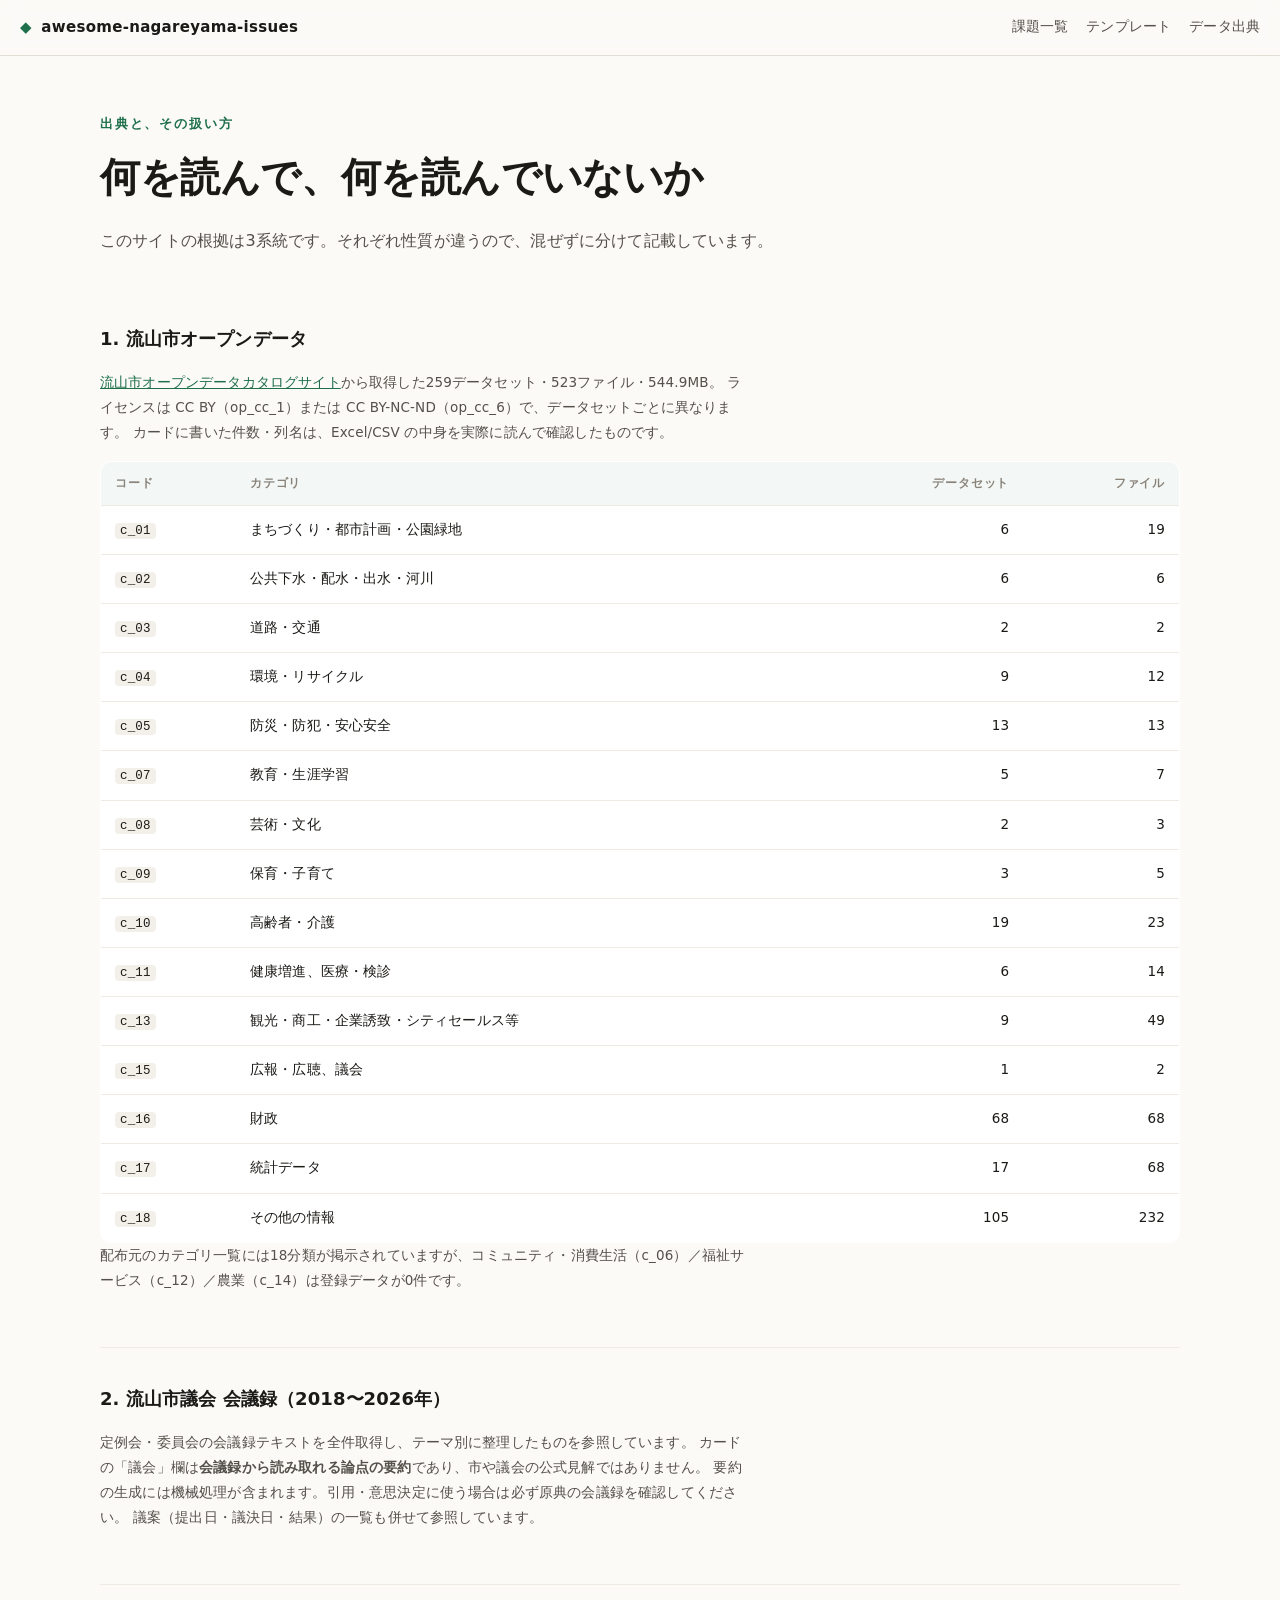
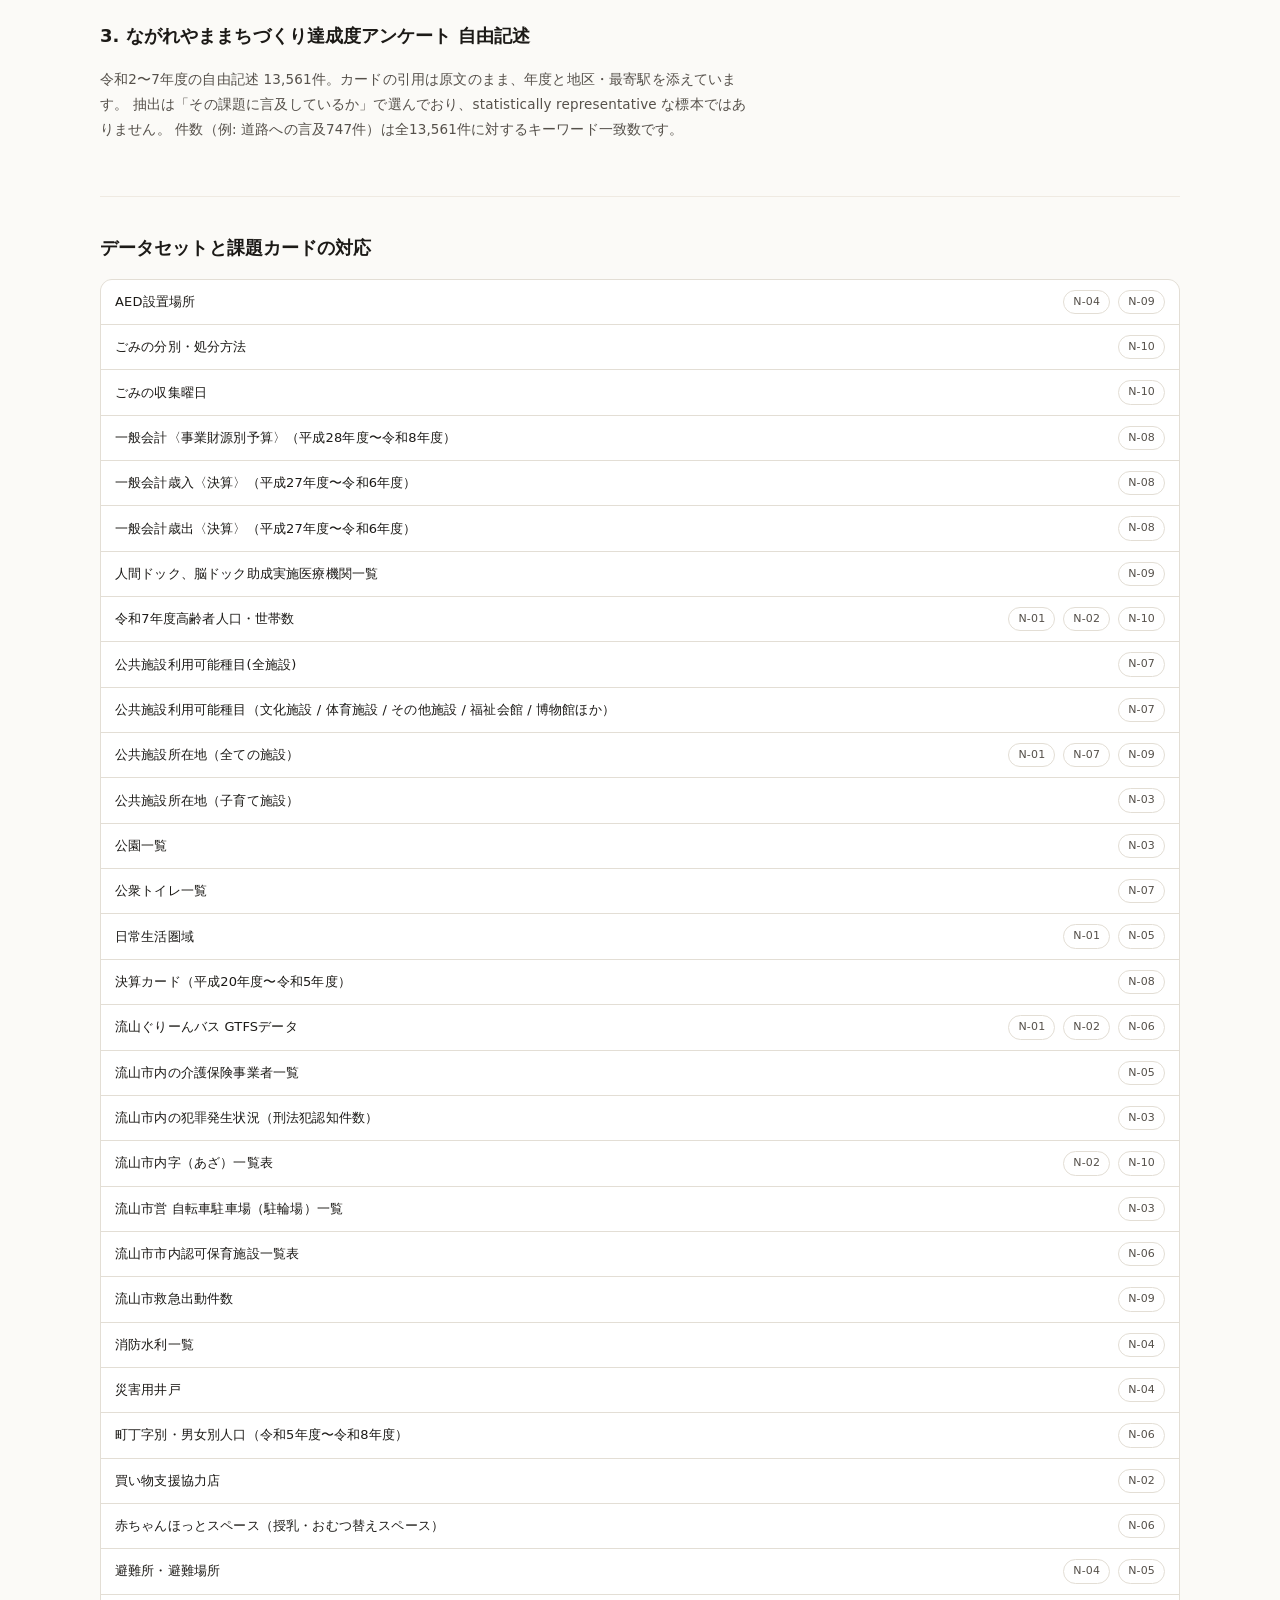
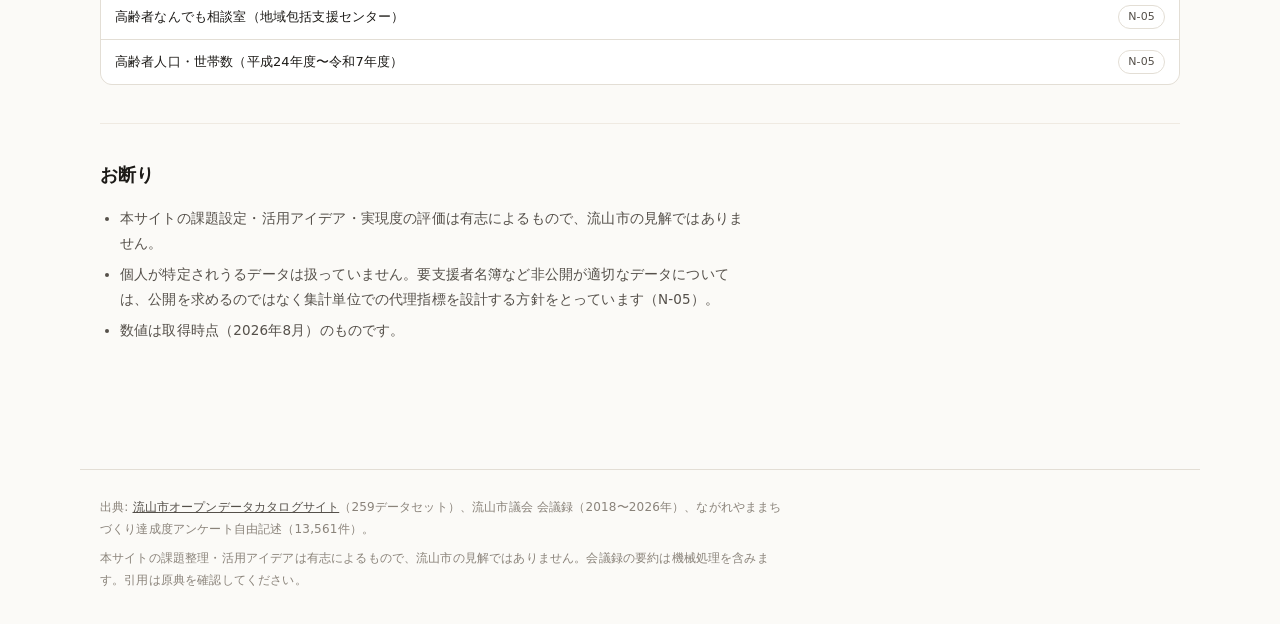
==== docs/sources.html @ 09bd8e74 "Add issue-card template and initial 10-issue site 流山市のオープンデータ259データセットと市議会会議録(2018-2026)、 まちづくり達成度アン" ====
<!DOCTYPE html>
<html lang="ja">
<head>
<meta charset="utf-8">
<meta name="viewport" content="width=device-width, initial-scale=1">
<title>データ出典 — awesome-nagareyama-issues</title>
<meta name="description" content="根拠に使ったデータと、その扱い方">
<link rel="stylesheet" href="assets/site.css">
<link rel="icon" href="data:image/svg+xml,%3Csvg xmlns='http://www.w3.org/2000/svg' viewBox='0 0 100 100'%3E%3Ctext y='.9em' font-size='90'%3E%F0%9F%97%BE%3C/text%3E%3C/svg%3E">
</head>
<body>
<svg xmlns="http://www.w3.org/2000/svg" width="0" height="0" style="position:absolute" aria-hidden="true"><defs><symbol id="i-elder" viewBox="0 0 48 48" fill="none" stroke="currentColor" stroke-width="2.2" stroke-linecap="round" stroke-linejoin="round"><circle cx="17" cy="11" r="5.5"/><path d="M17 17v12M9.5 21h15M17 29l-4.5 13M17 29l4.5 13"/><path d="M33 20v23M28.5 21h4.5"/></symbol><symbol id="i-parentchild" viewBox="0 0 48 48" fill="none" stroke="currentColor" stroke-width="2.2" stroke-linecap="round" stroke-linejoin="round"><circle cx="15" cy="10" r="5"/><path d="M15 15v11M8 20h14M15 26l-4 13M15 26l4 13"/><circle cx="33" cy="21" r="4"/><path d="M33 25v7M28 28h10M33 32l-2.5 8M33 32l2.5 8"/><path d="M22 28h6"/></symbol><symbol id="i-people" viewBox="0 0 48 48" fill="none" stroke="currentColor" stroke-width="2.2" stroke-linecap="round" stroke-linejoin="round"><circle cx="12" cy="14" r="4.5"/><path d="M5 34c0-5 3-9 7-9s7 4 7 9"/><circle cx="36" cy="14" r="4.5"/><path d="M29 34c0-5 3-9 7-9s7 4 7 9"/><circle cx="24" cy="20" r="5.5"/><path d="M15 42c0-6 4-11 9-11s9 5 9 11"/></symbol><symbol id="i-bus" viewBox="0 0 48 48" fill="none" stroke="currentColor" stroke-width="2.2" stroke-linecap="round" stroke-linejoin="round"><rect x="6" y="10" width="36" height="23" rx="4"/><path d="M6 21h36M15 15v6M24 15v6M33 15v6"/><circle cx="14" cy="37" r="3.5"/><circle cx="34" cy="37" r="3.5"/></symbol><symbol id="i-busstop" viewBox="0 0 48 48" fill="none" stroke="currentColor" stroke-width="2.2" stroke-linecap="round" stroke-linejoin="round"><rect x="11" y="5" width="26" height="14" rx="3"/><path d="M24 19v25M16 44h16"/><path d="M17 12h14"/></symbol><symbol id="i-basket" viewBox="0 0 48 48" fill="none" stroke="currentColor" stroke-width="2.2" stroke-linecap="round" stroke-linejoin="round"><path d="M9 17h30l-3.5 22a2 2 0 0 1-2 2h-19a2 2 0 0 1-2-2z"/><path d="M17 17l4-10M31 17l-4-10"/><path d="M19 24v10M29 24v10"/></symbol><symbol id="i-shop" viewBox="0 0 48 48" fill="none" stroke="currentColor" stroke-width="2.2" stroke-linecap="round" stroke-linejoin="round"><path d="M7 18h34v21a2 2 0 0 1-2 2H9a2 2 0 0 1-2-2z"/><path d="M6 18l4-9h28l4 9"/><path d="M19 41V28h10v13"/></symbol><symbol id="i-home" viewBox="0 0 48 48" fill="none" stroke="currentColor" stroke-width="2.2" stroke-linecap="round" stroke-linejoin="round"><path d="M7 23L24 9l17 14"/><path d="M12 22v18h24V22"/><path d="M20 40V29h8v11"/></symbol><symbol id="i-building" viewBox="0 0 48 48" fill="none" stroke="currentColor" stroke-width="2.2" stroke-linecap="round" stroke-linejoin="round"><rect x="11" y="6" width="26" height="36" rx="2"/><path d="M17 14h4M27 14h4M17 22h4M27 22h4M17 30h4M27 30h4"/><path d="M20 42v-6h8v6"/></symbol><symbol id="i-school" viewBox="0 0 48 48" fill="none" stroke="currentColor" stroke-width="2.2" stroke-linecap="round" stroke-linejoin="round"><path d="M8 21L24 11l16 10"/><path d="M11 21v20h26V21"/><path d="M24 11V4h8v5h-8"/><path d="M20 41V30h8v11"/></symbol><symbol id="i-hospital" viewBox="0 0 48 48" fill="none" stroke="currentColor" stroke-width="2.2" stroke-linecap="round" stroke-linejoin="round"><rect x="8" y="13" width="32" height="29" rx="3"/><path d="M24 20v15M16.5 27.5h15"/><path d="M17 13V7h14v6"/></symbol><symbol id="i-heart" viewBox="0 0 48 48" fill="none" stroke="currentColor" stroke-width="2.2" stroke-linecap="round" stroke-linejoin="round"><path d="M24 41C10 31 7 22 13 16.5c4.6-4.2 9.7-.8 11 3 1.3-3.8 6.4-7.2 11-3C41 22 38 31 24 41z"/><path d="M25 19l-4.5 8h6l-3.5 8"/></symbol><symbol id="i-flood" viewBox="0 0 48 48" fill="none" stroke="currentColor" stroke-width="2.2" stroke-linecap="round" stroke-linejoin="round"><path d="M13 25l11-10 11 10"/><path d="M17 25v8M31 25v8"/><path d="M5 34c4-4 8-4 12 0s8 4 12 0 8-4 12 0"/><path d="M5 42c4-4 8-4 12 0s8 4 12 0 8-4 12 0"/></symbol><symbol id="i-shelter" viewBox="0 0 48 48" fill="none" stroke="currentColor" stroke-width="2.2" stroke-linecap="round" stroke-linejoin="round"><path d="M8 20L24 8l16 12"/><path d="M12 20v20h24V20"/><path d="M24 40V25"/><path d="M18 31l6-6 6 6"/></symbol><symbol id="i-trash" viewBox="0 0 48 48" fill="none" stroke="currentColor" stroke-width="2.2" stroke-linecap="round" stroke-linejoin="round"><path d="M11 15h26l-2.2 25a2 2 0 0 1-2 1.8H15.2a2 2 0 0 1-2-1.8z"/><path d="M7 15h34"/><path d="M18 15v-4a2 2 0 0 1 2-2h8a2 2 0 0 1 2 2v4"/><path d="M20 22v12M28 22v12"/></symbol><symbol id="i-calendar" viewBox="0 0 48 48" fill="none" stroke="currentColor" stroke-width="2.2" stroke-linecap="round" stroke-linejoin="round"><rect x="7" y="11" width="34" height="31" rx="3"/><path d="M7 21h34M16 6v9M32 6v9"/><circle cx="17" cy="29" r="1.8"/><circle cx="24" cy="29" r="1.8"/><circle cx="31" cy="29" r="1.8"/><circle cx="17" cy="36" r="1.8"/></symbol><symbol id="i-clock" viewBox="0 0 48 48" fill="none" stroke="currentColor" stroke-width="2.2" stroke-linecap="round" stroke-linejoin="round"><circle cx="24" cy="24" r="17"/><path d="M24 12v12l8 6"/></symbol><symbol id="i-map" viewBox="0 0 48 48" fill="none" stroke="currentColor" stroke-width="2.2" stroke-linecap="round" stroke-linejoin="round"><path d="M6 14l12-5 12 5 12-5v25l-12 5-12-5-12 5z"/><path d="M18 9v25M30 14v25"/></symbol><symbol id="i-coin" viewBox="0 0 48 48" fill="none" stroke="currentColor" stroke-width="2.2" stroke-linecap="round" stroke-linejoin="round"><circle cx="24" cy="24" r="16"/><path d="M17 15l7 9 7-9"/><path d="M24 24v13M18 27h12M18 32h12"/></symbol><symbol id="i-doc" viewBox="0 0 48 48" fill="none" stroke="currentColor" stroke-width="2.2" stroke-linecap="round" stroke-linejoin="round"><path d="M12 5h16l9 9v29a2 2 0 0 1-2 2H12a2 2 0 0 1-2-2V7a2 2 0 0 1 2-2z"/><path d="M28 5v10h9"/><path d="M17 24h14M17 31h14M17 38h8"/></symbol><symbol id="i-phone" viewBox="0 0 48 48" fill="none" stroke="currentColor" stroke-width="2.2" stroke-linecap="round" stroke-linejoin="round"><rect x="14" y="4" width="20" height="40" rx="4"/><path d="M20 9h8"/><circle cx="24" cy="38" r="2"/></symbol><symbol id="i-search" viewBox="0 0 48 48" fill="none" stroke="currentColor" stroke-width="2.2" stroke-linecap="round" stroke-linejoin="round"><circle cx="21" cy="21" r="13"/><path d="M30.5 30.5L42 42"/></symbol><symbol id="i-question" viewBox="0 0 48 48" fill="none" stroke="currentColor" stroke-width="2.2" stroke-linecap="round" stroke-linejoin="round"><circle cx="24" cy="24" r="17"/><path d="M19 19a5 5 0 1 1 6.5 4.8c-1 .4-1.5 1.2-1.5 2.2v2"/><circle cx="24" cy="34" r="1.8"/></symbol><symbol id="i-alert" viewBox="0 0 48 48" fill="none" stroke="currentColor" stroke-width="2.2" stroke-linecap="round" stroke-linejoin="round"><path d="M24 7l19 33H5z"/><path d="M24 19v11"/><circle cx="24" cy="35" r="1.8"/></symbol><symbol id="i-wall" viewBox="0 0 48 48" fill="none" stroke="currentColor" stroke-width="2.2" stroke-linecap="round" stroke-linejoin="round"><rect x="6" y="11" width="36" height="26" rx="2"/><path d="M6 20h36M6 28h36"/><path d="M18 11v9M30 11v9M13 20v8M25 20v8M37 20v8M18 28v9M30 28v9"/></symbol><symbol id="i-chart" viewBox="0 0 48 48" fill="none" stroke="currentColor" stroke-width="2.2" stroke-linecap="round" stroke-linejoin="round"><path d="M9 7v33h33"/><rect x="14" y="26" width="6" height="14"/><rect x="24" y="18" width="6" height="22"/><rect x="34" y="11" width="6" height="29"/></symbol><symbol id="i-park" viewBox="0 0 48 48" fill="none" stroke="currentColor" stroke-width="2.2" stroke-linecap="round" stroke-linejoin="round"><path d="M24 42V26"/><circle cx="24" cy="18" r="11"/><path d="M24 30l-7-6M24 33l7-6"/></symbol><symbol id="i-bicycle" viewBox="0 0 48 48" fill="none" stroke="currentColor" stroke-width="2.2" stroke-linecap="round" stroke-linejoin="round"><circle cx="12" cy="33" r="8"/><circle cx="36" cy="33" r="8"/><path d="M12 33l8-14h9M20 19l10 14M27 19h7"/></symbol><symbol id="i-car" viewBox="0 0 48 48" fill="none" stroke="currentColor" stroke-width="2.2" stroke-linecap="round" stroke-linejoin="round"><path d="M9 29l4-11a3 3 0 0 1 3-2h16a3 3 0 0 1 3 2l4 11"/><rect x="6" y="29" width="36" height="9" rx="3"/><circle cx="15" cy="40" r="2.5"/><circle cx="33" cy="40" r="2.5"/></symbol></defs></svg>
<header class="topbar">
  <a class="brand" href="index.html"><span class="brand-mark">◆</span> awesome-nagareyama-issues</a>
  <nav>
    <a href="index.html">課題一覧</a>
    <a href="template.html">テンプレート</a>
    <a href="sources.html">データ出典</a>
  </nav>
</header>
<main>

<section class="hero narrow">
  <p class="kicker">出典と、その扱い方</p>
  <h1>何を読んで、何を読んでいないか</h1>
  <p class="lede">
    このサイトの根拠は3系統です。それぞれ性質が違うので、混ぜずに分けて記載しています。
  </p>
</section>

<section class="block">
  <h2>1. 流山市オープンデータ</h2>
  <p class="sub">
    <a href="https://www.city.nagareyama.chiba.jp/opendata/1042063/1042065.html">流山市オープンデータカタログサイト</a>から取得した259データセット・523ファイル・544.9MB。
    ライセンスは CC BY（op_cc_1）または CC BY-NC-ND（op_cc_6）で、データセットごとに異なります。
    カードに書いた件数・列名は、Excel/CSV の中身を実際に読んで確認したものです。
  </p>
  <table class="tpl">
    <thead><tr><th>コード</th><th>カテゴリ</th><th class="num">データセット</th><th class="num">ファイル</th></tr></thead>
    <tbody><tr><td><code>c_01</code></td><td>まちづくり・都市計画・公園緑地</td><td class="num">6</td><td class="num">19</td></tr><tr><td><code>c_02</code></td><td>公共下水・配水・出水・河川</td><td class="num">6</td><td class="num">6</td></tr><tr><td><code>c_03</code></td><td>道路・交通</td><td class="num">2</td><td class="num">2</td></tr><tr><td><code>c_04</code></td><td>環境・リサイクル</td><td class="num">9</td><td class="num">12</td></tr><tr><td><code>c_05</code></td><td>防災・防犯・安心安全</td><td class="num">13</td><td class="num">13</td></tr><tr><td><code>c_07</code></td><td>教育・生涯学習</td><td class="num">5</td><td class="num">7</td></tr><tr><td><code>c_08</code></td><td>芸術・文化</td><td class="num">2</td><td class="num">3</td></tr><tr><td><code>c_09</code></td><td>保育・子育て</td><td class="num">3</td><td class="num">5</td></tr><tr><td><code>c_10</code></td><td>高齢者・介護</td><td class="num">19</td><td class="num">23</td></tr><tr><td><code>c_11</code></td><td>健康増進、医療・検診</td><td class="num">6</td><td class="num">14</td></tr><tr><td><code>c_13</code></td><td>観光・商工・企業誘致・シティセールス等</td><td class="num">9</td><td class="num">49</td></tr><tr><td><code>c_15</code></td><td>広報・広聴、議会</td><td class="num">1</td><td class="num">2</td></tr><tr><td><code>c_16</code></td><td>財政</td><td class="num">68</td><td class="num">68</td></tr><tr><td><code>c_17</code></td><td>統計データ</td><td class="num">17</td><td class="num">68</td></tr><tr><td><code>c_18</code></td><td>その他の情報</td><td class="num">105</td><td class="num">232</td></tr></tbody>
  </table>
  <p class="sub">配布元のカテゴリ一覧には18分類が掲示されていますが、コミュニティ・消費生活（c_06）／福祉サービス（c_12）／農業（c_14）は登録データが0件です。</p>
</section>

<section class="block">
  <h2>2. 流山市議会 会議録（2018〜2026年）</h2>
  <p class="sub">
    定例会・委員会の会議録テキストを全件取得し、テーマ別に整理したものを参照しています。
    カードの「議会」欄は<strong>会議録から読み取れる論点の要約</strong>であり、市や議会の公式見解ではありません。
    要約の生成には機械処理が含まれます。引用・意思決定に使う場合は必ず原典の会議録を確認してください。
    議案（提出日・議決日・結果）の一覧も併せて参照しています。
  </p>
</section>

<section class="block">
  <h2>3. ながれやままちづくり達成度アンケート 自由記述</h2>
  <p class="sub">
    令和2〜7年度の自由記述 13,561件。カードの引用は原文のまま、年度と地区・最寄駅を添えています。
    抽出は「その課題に言及しているか」で選んでおり、statistically representative な標本ではありません。
    件数（例: 道路への言及747件）は全13,561件に対するキーワード一致数です。
  </p>
</section>

<section class="block">
  <h2>データセットと課題カードの対応</h2>
  <ul class="usedlist"><li><span class="ds">AED設置場所</span><a class="pill" href="issues/flood-shelter-reach.html" title="浸水したとき、その避難所まで歩いて行けるのか">N-04</a><a class="pill" href="issues/aed-when-open.html" title="夜10時に使えるAEDは、何台あるのか">N-09</a></li><li><span class="ds">ごみの分別・処分方法</span><a class="pill" href="issues/waste-calendar.html" title="収集曜日は142地域分ある。それでも「今日は何のごみか」が分からない">N-10</a></li><li><span class="ds">ごみの収集曜日</span><a class="pill" href="issues/waste-calendar.html" title="収集曜日は142地域分ある。それでも「今日は何のごみか」が分からない">N-10</a></li><li><span class="ds">一般会計〈事業財源別予算〉（平成28年度〜令和8年度）</span><a class="pill" href="issues/budget-explorer.html" title="民生費は10年で202億から433億へ。増えた分は何に使われたのか">N-08</a></li><li><span class="ds">一般会計歳入〈決算〉（平成27年度〜令和6年度）</span><a class="pill" href="issues/budget-explorer.html" title="民生費は10年で202億から433億へ。増えた分は何に使われたのか">N-08</a></li><li><span class="ds">一般会計歳出〈決算〉（平成27年度〜令和6年度）</span><a class="pill" href="issues/budget-explorer.html" title="民生費は10年で202億から433億へ。増えた分は何に使われたのか">N-08</a></li><li><span class="ds">人間ドック、脳ドック助成実施医療機関一覧</span><a class="pill" href="issues/aed-when-open.html" title="夜10時に使えるAEDは、何台あるのか">N-09</a></li><li><span class="ds">令和7年度高齢者人口・世帯数</span><a class="pill" href="issues/bus-blank-area.html" title="免許を返した日から、通院が遠くなる">N-01</a><a class="pill" href="issues/shopping-access.html" title="「配達してくれる店」は表にあるのに、地図がない">N-02</a><a class="pill" href="issues/waste-calendar.html" title="収集曜日は142地域分ある。それでも「今日は何のごみか」が分からない">N-10</a></li><li><span class="ds">公共施設利用可能種目(全施設)</span><a class="pill" href="issues/facility-availability.html" title="「バドミントンができる部屋」を探せない">N-07</a></li><li><span class="ds">公共施設利用可能種目（文化施設 / 体育施設 / その他施設 / 福祉会館 / 博物館ほか）</span><a class="pill" href="issues/facility-availability.html" title="「バドミントンができる部屋」を探せない">N-07</a></li><li><span class="ds">公共施設所在地（全ての施設）</span><a class="pill" href="issues/bus-blank-area.html" title="免許を返した日から、通院が遠くなる">N-01</a><a class="pill" href="issues/facility-availability.html" title="「バドミントンができる部屋」を探せない">N-07</a><a class="pill" href="issues/aed-when-open.html" title="夜10時に使えるAEDは、何台あるのか">N-09</a></li><li><span class="ds">公共施設所在地（子育て施設）</span><a class="pill" href="issues/school-route-safety.html" title="「横断歩道を渡れない子をよく見る」を、地点の情報にする">N-03</a></li><li><span class="ds">公園一覧</span><a class="pill" href="issues/school-route-safety.html" title="「横断歩道を渡れない子をよく見る」を、地点の情報にする">N-03</a></li><li><span class="ds">公衆トイレ一覧</span><a class="pill" href="issues/facility-availability.html" title="「バドミントンができる部屋」を探せない">N-07</a></li><li><span class="ds">日常生活圏域</span><a class="pill" href="issues/bus-blank-area.html" title="免許を返した日から、通院が遠くなる">N-01</a><a class="pill" href="issues/individual-evacuation-plan.html" title="名簿はある。個別避難計画がない">N-05</a></li><li><span class="ds">決算カード（平成20年度〜令和5年度）</span><a class="pill" href="issues/budget-explorer.html" title="民生費は10年で202億から433億へ。増えた分は何に使われたのか">N-08</a></li><li><span class="ds">流山ぐりーんバス GTFSデータ</span><a class="pill" href="issues/bus-blank-area.html" title="免許を返した日から、通院が遠くなる">N-01</a><a class="pill" href="issues/shopping-access.html" title="「配達してくれる店」は表にあるのに、地図がない">N-02</a><a class="pill" href="issues/childcare-matching.html" title="待機児童ゼロのあとに残った、「入りたい園に入れない」">N-06</a></li><li><span class="ds">流山市内の介護保険事業者一覧</span><a class="pill" href="issues/individual-evacuation-plan.html" title="名簿はある。個別避難計画がない">N-05</a></li><li><span class="ds">流山市内の犯罪発生状況（刑法犯認知件数）</span><a class="pill" href="issues/school-route-safety.html" title="「横断歩道を渡れない子をよく見る」を、地点の情報にする">N-03</a></li><li><span class="ds">流山市内字（あざ）一覧表</span><a class="pill" href="issues/shopping-access.html" title="「配達してくれる店」は表にあるのに、地図がない">N-02</a><a class="pill" href="issues/waste-calendar.html" title="収集曜日は142地域分ある。それでも「今日は何のごみか」が分からない">N-10</a></li><li><span class="ds">流山市営 自転車駐車場（駐輪場）一覧</span><a class="pill" href="issues/school-route-safety.html" title="「横断歩道を渡れない子をよく見る」を、地点の情報にする">N-03</a></li><li><span class="ds">流山市市内認可保育施設一覧表</span><a class="pill" href="issues/childcare-matching.html" title="待機児童ゼロのあとに残った、「入りたい園に入れない」">N-06</a></li><li><span class="ds">流山市救急出動件数</span><a class="pill" href="issues/aed-when-open.html" title="夜10時に使えるAEDは、何台あるのか">N-09</a></li><li><span class="ds">消防水利一覧</span><a class="pill" href="issues/flood-shelter-reach.html" title="浸水したとき、その避難所まで歩いて行けるのか">N-04</a></li><li><span class="ds">災害用井戸</span><a class="pill" href="issues/flood-shelter-reach.html" title="浸水したとき、その避難所まで歩いて行けるのか">N-04</a></li><li><span class="ds">町丁字別・男女別人口（令和5年度〜令和8年度）</span><a class="pill" href="issues/childcare-matching.html" title="待機児童ゼロのあとに残った、「入りたい園に入れない」">N-06</a></li><li><span class="ds">買い物支援協力店</span><a class="pill" href="issues/shopping-access.html" title="「配達してくれる店」は表にあるのに、地図がない">N-02</a></li><li><span class="ds">赤ちゃんほっとスペース（授乳・おむつ替えスペース）</span><a class="pill" href="issues/childcare-matching.html" title="待機児童ゼロのあとに残った、「入りたい園に入れない」">N-06</a></li><li><span class="ds">避難所・避難場所</span><a class="pill" href="issues/flood-shelter-reach.html" title="浸水したとき、その避難所まで歩いて行けるのか">N-04</a><a class="pill" href="issues/individual-evacuation-plan.html" title="名簿はある。個別避難計画がない">N-05</a></li><li><span class="ds">高齢者なんでも相談室（地域包括支援センター）</span><a class="pill" href="issues/individual-evacuation-plan.html" title="名簿はある。個別避難計画がない">N-05</a></li><li><span class="ds">高齢者人口・世帯数（平成24年度〜令和7年度）</span><a class="pill" href="issues/individual-evacuation-plan.html" title="名簿はある。個別避難計画がない">N-05</a></li></ul>
</section>

<section class="block">
  <h2>お断り</h2>
  <ul class="sub notes">
    <li>本サイトの課題設定・活用アイデア・実現度の評価は有志によるもので、流山市の見解ではありません。</li>
    <li>個人が特定されうるデータは扱っていません。要支援者名簿など非公開が適切なデータについては、公開を求めるのではなく集計単位での代理指標を設計する方針をとっています（N-05）。</li>
    <li>数値は取得時点（2026年8月）のものです。</li>
  </ul>
</section>

</main>
<footer class="foot">
  <p>出典: <a href="https://www.city.nagareyama.chiba.jp/opendata/1042063/1042065.html">流山市オープンデータカタログサイト</a>（259データセット）、流山市議会 会議録（2018〜2026年）、ながれやままちづくり達成度アンケート自由記述（13,561件）。</p>
  <p>本サイトの課題整理・活用アイデアは有志によるもので、流山市の見解ではありません。会議録の要約は機械処理を含みます。引用は原典を確認してください。</p>
</footer>
<script src="assets/site.js"></script>
</body>
</html>
---- docs/assets/site.css ----
:root{
  --bg:#fbfaf7; --panel:#ffffff; --ink:#1c1a17; --ink2:#55504a; --ink3:#8a837a;
  --line:#e3ded5; --line2:#efeae2; --accent:#1f6f4a; --code:#f3f0ea;
  --shadow:0 1px 2px rgba(28,26,23,.05), 0 8px 24px -16px rgba(28,26,23,.22);
  --maxw:1120px;
}
@media (prefers-color-scheme: dark){
  :root:not([data-theme="light"]){
    --bg:#14140f; --panel:#1c1c17; --ink:#eae6dd; --ink2:#b0aa9f; --ink3:#7e786e;
    --line:#2e2e26; --line2:#26261f; --accent:#5cc08c; --code:#22221b;
    --shadow:0 1px 2px rgba(0,0,0,.4), 0 8px 24px -16px rgba(0,0,0,.8);
  }
}
:root[data-theme="dark"]{
  --bg:#14140f; --panel:#1c1c17; --ink:#eae6dd; --ink2:#b0aa9f; --ink3:#7e786e;
  --line:#2e2e26; --line2:#26261f; --accent:#5cc08c; --code:#22221b;
  --shadow:0 1px 2px rgba(0,0,0,.4), 0 8px 24px -16px rgba(0,0,0,.8);
}

*{box-sizing:border-box}
html{-webkit-text-size-adjust:100%}
body{
  margin:0; background:var(--bg); color:var(--ink);
  font-family:"Hiragino Kaku Gothic ProN","Yu Gothic Medium","Noto Sans JP",system-ui,-apple-system,"Segoe UI",sans-serif;
  font-size:16px; line-height:1.85; letter-spacing:.01em;
  font-feature-settings:"palt" 1;
}
a{color:inherit}
main{max-width:var(--maxw); margin:0 auto; padding:0 20px 72px}
h1,h2,h3,h4{line-height:1.45; letter-spacing:.005em}

/* topbar */
.topbar{
  position:sticky; top:0; z-index:20; display:flex; gap:20px; align-items:center;
  justify-content:space-between; flex-wrap:wrap;
  padding:12px 20px; background:color-mix(in srgb, var(--bg) 88%, transparent);
  backdrop-filter:blur(10px); border-bottom:1px solid var(--line);
}
.brand{font-weight:700; text-decoration:none; letter-spacing:.02em; font-size:15px}
.brand-mark{color:var(--accent); margin-right:4px}
.topbar nav{display:flex; gap:18px; font-size:14px}
.topbar nav a{color:var(--ink2); text-decoration:none; padding:2px 0; border-bottom:1px solid transparent}
.topbar nav a:hover{color:var(--ink); border-bottom-color:var(--accent)}

/* hero */
.hero{padding:56px 0 32px; max-width:900px}
.hero.narrow{max-width:760px}
.kicker{margin:0 0 12px; font-size:13px; letter-spacing:.14em; color:var(--accent); font-weight:700}
.hero h1{margin:0 0 20px; font-size:clamp(26px,4vw,40px); font-weight:800; letter-spacing:-.01em}
.lede{margin:0; color:var(--ink2); font-size:16px; max-width:70ch}
.lede a{color:var(--accent)}

.stats{display:grid; grid-template-columns:repeat(auto-fit,minmax(180px,1fr)); gap:1px; margin-top:36px;
  background:var(--line); border:1px solid var(--line); border-radius:12px; overflow:hidden}
.stat{background:var(--panel); padding:16px 18px}
.stat-v{font-size:19px; font-weight:700; letter-spacing:-.01em}
.stat-l{font-size:13px; color:var(--ink2); margin-top:2px}
.stat-n{font-size:11.5px; color:var(--ink3); line-height:1.6; margin-top:6px}

/* filters */
.filters{display:flex; flex-wrap:wrap; align-items:center; gap:12px 24px; padding:18px 0 22px;
  border-top:1px solid var(--line); border-bottom:1px solid var(--line); margin-top:8px}
.filter-row{display:flex; align-items:center; gap:10px; flex-wrap:wrap}
.filter-lbl{font-size:12px; color:var(--ink3); letter-spacing:.08em}
.chips{display:flex; flex-wrap:wrap; gap:6px}
.chip{font:inherit; font-size:12.5px; line-height:1.4; padding:4px 11px; border-radius:999px; cursor:pointer;
  border:1px solid var(--line); background:var(--panel); color:var(--ink2)}
.chip:hover{border-color:var(--ink3)}
.chip.on{background:var(--c,var(--accent)); border-color:var(--c,var(--accent)); color:#fff}
.filter-count{margin:0 0 0 auto; font-size:12.5px; color:var(--ink3)}

/* grid */
.grid{display:grid; grid-template-columns:repeat(auto-fill,minmax(330px,1fr)); gap:14px; padding:28px 0}
.card{display:flex; flex-direction:column; background:var(--panel); border:1px solid var(--line);
  border-radius:14px; text-decoration:none; overflow:hidden; box-shadow:var(--shadow);
  transition:transform .14s ease, border-color .14s ease}
.card:hover{transform:translateY(-2px); border-color:var(--c)}
.card-head{display:flex; align-items:center; gap:10px; padding:12px 16px 0}
.card-id{font-size:11.5px; font-weight:700; letter-spacing:.1em; color:var(--c)}
.card-theme{font-size:11.5px; padding:2px 9px; border-radius:999px; color:var(--c);
  background:color-mix(in srgb, var(--c) 12%, transparent); border:1px solid color-mix(in srgb, var(--c) 30%, transparent)}
.card-theme.big{font-size:12.5px; padding:3px 12px; display:inline-block}
.card-body{display:flex; gap:14px; padding:12px 16px 14px; flex:1}
.card-ico{color:var(--c); flex:0 0 auto; opacity:.9}
.card h3{margin:0 0 8px; font-size:16.5px; font-weight:700; line-height:1.55}
.card-catch{margin:0; font-size:13px; color:var(--ink2); line-height:1.75}
.card-foot{display:flex; align-items:center; justify-content:space-between; gap:10px; flex-wrap:wrap;
  padding:10px 16px; border-top:1px solid var(--line2); background:color-mix(in srgb,var(--c) 4%, transparent)}
.badges{display:flex; gap:5px}
.badge{font-size:10.5px; color:var(--ink3); border:1px solid var(--line); border-radius:4px; padding:1px 6px}
.meters{display:flex; align-items:center; gap:6px}
.meter-lbl{font-size:10.5px; color:var(--ink3)}
.meter{display:inline-flex; gap:2.5px; align-items:center; margin-right:4px}
.meter .dot{width:6px; height:6px; border-radius:50%; background:var(--line); display:block}
.meter .dot.on{background:var(--c,var(--accent))}

/* backlog */
.backlog{padding-top:20px; border-top:1px solid var(--line)}
.backlog h2{font-size:18px; margin:24px 0 4px}
.sub{color:var(--ink2); font-size:13.5px; margin:0 0 16px; max-width:76ch}
.sub a{color:var(--accent)}
.backlog-list{list-style:none; padding:0; margin:0; display:grid; grid-template-columns:repeat(auto-fill,minmax(300px,1fr)); gap:1px;
  background:var(--line); border:1px solid var(--line); border-radius:12px; overflow:hidden}
.backlog-list li{background:var(--panel); padding:14px 16px; display:flex; flex-direction:column; gap:5px}
.backlog-list strong{font-size:14px}
.backlog-list span{font-size:12.5px; color:var(--ink2); line-height:1.7}

/* issue page */
.crumbs{font-size:12.5px; color:var(--ink3); padding:24px 0 0}
.crumbs a{color:var(--ink2); text-decoration:none}
.crumbs a:hover{color:var(--accent)}
.crumbs span{margin:0 6px}
.issue{max-width:900px; margin:0 auto}
.issue-head{padding:18px 0 30px; border-bottom:1px solid var(--line)}
.issue-head h1{margin:14px 0 14px; font-size:clamp(24px,3.6vw,34px); font-weight:800; letter-spacing:-.01em}
.issue-catch{margin:0; font-size:15.5px; color:var(--ink2); max-width:66ch;
  border-left:3px solid var(--c); padding-left:14px}
.block{padding:38px 0; border-bottom:1px solid var(--line2)}
.block:last-of-type{border-bottom:none}
.block h2{display:flex; align-items:center; gap:10px; margin:0 0 18px; font-size:18px; font-weight:700}
.block h2 .n{display:inline-flex; align-items:center; justify-content:center; width:24px; height:24px;
  border-radius:6px; background:var(--c,var(--accent)); color:#fff; font-size:12px; font-weight:700; flex:0 0 auto}
.block h4{margin:22px 0 8px; font-size:13.5px; color:var(--ink2)}
.block.two{display:grid; grid-template-columns:1fr 1fr; gap:40px}
@media(max-width:760px){.block.two{grid-template-columns:1fr; gap:8px}}

.persona{display:flex; gap:16px; align-items:flex-start; background:var(--panel);
  border:1px solid var(--line); border-radius:12px; padding:18px 20px}
.persona-ico{color:var(--c); flex:0 0 auto}
.persona-label{font-weight:700; font-size:14.5px; margin-bottom:4px}
.persona p{margin:0; font-size:14px; color:var(--ink2)}
.pain{display:grid; grid-template-columns:repeat(auto-fit,minmax(240px,1fr)); gap:1px; margin:14px 0 0;
  background:var(--line); border:1px solid var(--line); border-radius:12px; overflow:hidden}
.pain>div{background:var(--panel); padding:14px 16px}
.pain dt{font-size:11.5px; letter-spacing:.08em; color:var(--c); font-weight:700; margin-bottom:4px}
.pain dd{margin:0; font-size:13.5px; color:var(--ink2); line-height:1.8}

/* scene svg */
.scene-wrap{background:var(--panel); border:1px solid var(--line); border-radius:14px; padding:16px; overflow-x:auto}
.scene{width:100%; min-width:640px; height:auto; display:block}
.scene{--sc:var(--c,var(--accent))}
.scene .pnl-bg{fill:color-mix(in srgb, var(--sc) 5%, var(--panel)); stroke:var(--line)}
.scene .pnl-wall .pnl-bg{fill:color-mix(in srgb, var(--sc) 10%, var(--panel)); stroke:color-mix(in srgb,var(--sc) 35%,transparent); stroke-dasharray:5 4}
.scene .pnl-tab{fill:var(--sc); opacity:.92}
.scene .pnl-tablabel{fill:#fff; font-size:12.5px; font-weight:700;
  font-family:"Hiragino Kaku Gothic ProN","Noto Sans JP",system-ui,sans-serif}
.scene .pnl-icon{color:var(--sc)}
.scene .pnl-icon use{stroke:currentColor; fill:none}
.scene .pnl-text{fill:var(--ink2); font-size:13.5px;
  font-family:"Hiragino Kaku Gothic ProN","Noto Sans JP",system-ui,sans-serif}
.scene .arrow path{stroke:var(--ink3); stroke-width:2; fill:none; stroke-linecap:round; stroke-linejoin:round}

/* stories */
.stories{list-style:none; margin:0; padding:0; display:flex; flex-direction:column; gap:10px}
.story{display:grid; grid-template-columns:1fr 1fr 1fr; gap:1px; background:var(--line);
  border:1px solid var(--line); border-radius:12px; overflow:hidden}
@media(max-width:760px){.story{grid-template-columns:1fr}}
.story-part{background:var(--panel); padding:13px 16px; font-size:13.5px; color:var(--ink); line-height:1.75}
.story-k{display:block; font-size:11px; letter-spacing:.09em; color:var(--c); font-weight:700; margin-bottom:3px}

/* evidence */
.evidence{display:grid; grid-template-columns:repeat(auto-fit,minmax(280px,1fr)); gap:18px}
.ev-col h3{display:flex; align-items:center; gap:8px; margin:0 0 10px; font-size:13.5px; font-weight:700; color:var(--ink2)}
.ev-tag{font-size:10.5px; padding:2px 8px; border-radius:999px; color:#fff; letter-spacing:.04em}
.t-od{background:#0e7490}.t-council{background:#7c3aed}.t-voice{background:#b45309}
.ev-list{list-style:none; margin:0; padding:0; display:flex; flex-direction:column; gap:8px}
.ev-list li{background:var(--panel); border:1px solid var(--line); border-radius:10px; padding:11px 13px}
.ev-name{font-size:13px; font-weight:700; line-height:1.6}
.ev-yr{font-weight:400; font-size:11.5px; color:var(--ink3); margin-left:4px}
.ev-cat{font-size:11px; color:var(--ink3); margin-top:2px}
.ev-fact{font-size:12.5px; color:var(--ink2); margin-top:6px; line-height:1.75}
.voices{list-style:none; margin:0; padding:0; display:flex; flex-direction:column; gap:8px}
.voices li{background:var(--panel); border:1px solid var(--line); border-radius:10px; padding:11px 13px}
.voices blockquote{margin:0; font-size:12.5px; line-height:1.8; color:var(--ink); position:relative; padding-left:12px;
  border-left:2px solid color-mix(in srgb,var(--c) 45%, transparent)}
.voices cite{display:block; margin-top:6px; font-size:11px; color:var(--ink3); font-style:normal}

/* flow */
.flow{display:flex; align-items:stretch; gap:10px; flex-wrap:wrap}
.flow-step{flex:1 1 220px; background:var(--panel); border:1px solid var(--line); border-radius:12px; padding:13px 15px}
.flow-lbl{font-size:11px; letter-spacing:.09em; color:var(--c); font-weight:700; margin-bottom:8px}
.flow-chips{display:flex; flex-wrap:wrap; gap:5px}
.flow-chip{font-size:11.5px; border:1px solid var(--line); border-radius:5px; padding:2px 7px; color:var(--ink2); line-height:1.6}
.flow-form{font-size:14px; font-weight:700}
.flow-who{font-size:12.5px; color:var(--ink2); line-height:1.75}
.flow-arrow{display:flex; align-items:center; color:var(--ink3); font-size:18px}
@media(max-width:760px){.flow-arrow{transform:rotate(90deg); justify-content:center; width:100%}}
.features{margin:18px 0 0; padding-left:20px; font-size:13.5px; color:var(--ink2)}
.features li{margin:6px 0; line-height:1.8}

.kpi,.missing{margin:0; padding-left:20px; font-size:13.5px; color:var(--ink2)}
.kpi li,.missing li{margin:7px 0; line-height:1.8}
.feas{display:flex; flex-direction:column; gap:8px; background:var(--panel); border:1px solid var(--line);
  border-radius:10px; padding:13px 15px}
.feas-row{display:flex; align-items:center; gap:10px; font-size:13px}
.feas-row>span:first-child{width:88px; color:var(--ink2); font-size:12.5px}
.feas-row em{font-style:normal; color:var(--ink3); font-size:12px}
.feas-row .meter .dot{width:9px; height:9px}

.prevnext{display:grid; grid-template-columns:1fr 1fr; gap:12px; padding:32px 0 0; border-top:1px solid var(--line)}
.pn{display:block; text-decoration:none; background:var(--panel); border:1px solid var(--line);
  border-radius:12px; padding:13px 16px; font-size:13.5px; line-height:1.6}
.pn:hover{border-color:var(--accent)}
.pn span{display:block; font-size:11px; color:var(--ink3); letter-spacing:.08em; margin-bottom:3px}
.pn.next{text-align:right}
@media(max-width:600px){.prevnext{grid-template-columns:1fr}.pn.next{text-align:left}}

/* tables & misc */
.tpl{width:100%; border-collapse:collapse; font-size:13.5px; background:var(--panel);
  border:1px solid var(--line); border-radius:12px; overflow:hidden; display:table}
.tpl th,.tpl td{text-align:left; padding:11px 14px; border-bottom:1px solid var(--line2); vertical-align:top}
.tpl thead th{font-size:11.5px; letter-spacing:.07em; color:var(--ink3); background:color-mix(in srgb,var(--accent) 5%,transparent)}
.tpl tbody tr:last-child td{border-bottom:none}
.tpl td.num,.tpl th.num{text-align:right; font-variant-numeric:tabular-nums}
.tn{color:var(--accent); font-weight:700; width:28px}
.tname{font-weight:700; white-space:nowrap}
.tkey code{font-size:11.5px}
code{background:var(--code); border-radius:4px; padding:1px 5px; font-size:12.5px;
  font-family:ui-monospace,SFMono-Regular,Menlo,Consolas,monospace}
.code{background:var(--code); border:1px solid var(--line); border-radius:10px; padding:14px 16px;
  overflow-x:auto; font-size:12px; line-height:1.7; color:var(--ink2);
  font-family:ui-monospace,SFMono-Regular,Menlo,Consolas,monospace}
.iconset{display:flex; flex-wrap:wrap; gap:6px; margin-top:18px}
.ic{display:inline-flex; align-items:center; gap:6px; border:1px solid var(--line); border-radius:8px;
  padding:5px 9px; background:var(--panel); color:var(--accent)}
.ic code{background:none; color:var(--ink3); font-size:11px; padding:0}
.usedlist{list-style:none; margin:0; padding:0; display:flex; flex-direction:column; gap:1px;
  background:var(--line); border:1px solid var(--line); border-radius:12px; overflow:hidden}
.usedlist li{background:var(--panel); padding:10px 14px; display:flex; align-items:center; gap:8px; flex-wrap:wrap; font-size:13px}
.ds{flex:1 1 auto}
.pill{font-size:11px; text-decoration:none; border:1px solid var(--line); border-radius:999px;
  padding:1px 9px; color:var(--ink2)}
.pill:hover{border-color:var(--accent); color:var(--accent)}
.notes{list-style:disc; padding-left:20px}
.notes li{margin:6px 0}

.foot{max-width:var(--maxw); margin:0 auto; padding:26px 20px 44px; border-top:1px solid var(--line);
  color:var(--ink3); font-size:12px; line-height:1.85}
.foot p{margin:0 0 6px; max-width:90ch}
.foot a{color:var(--ink2)}
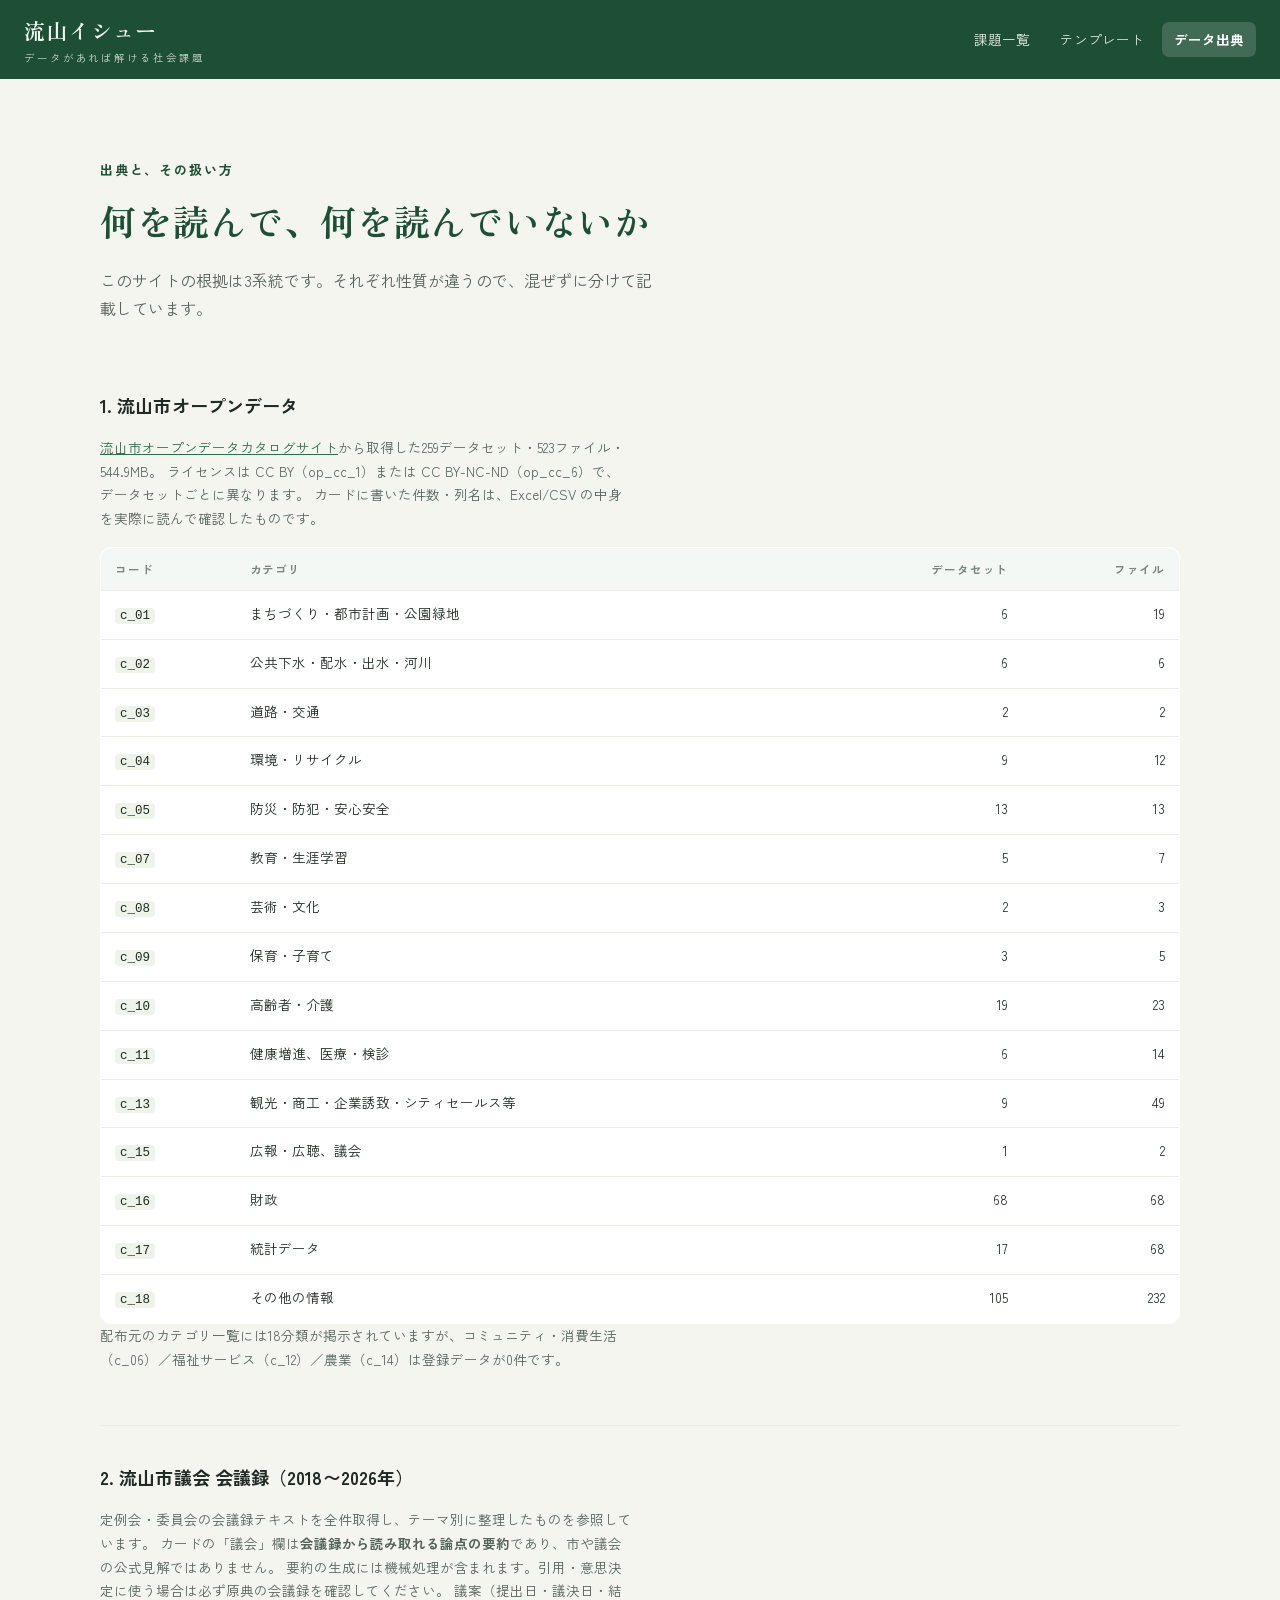
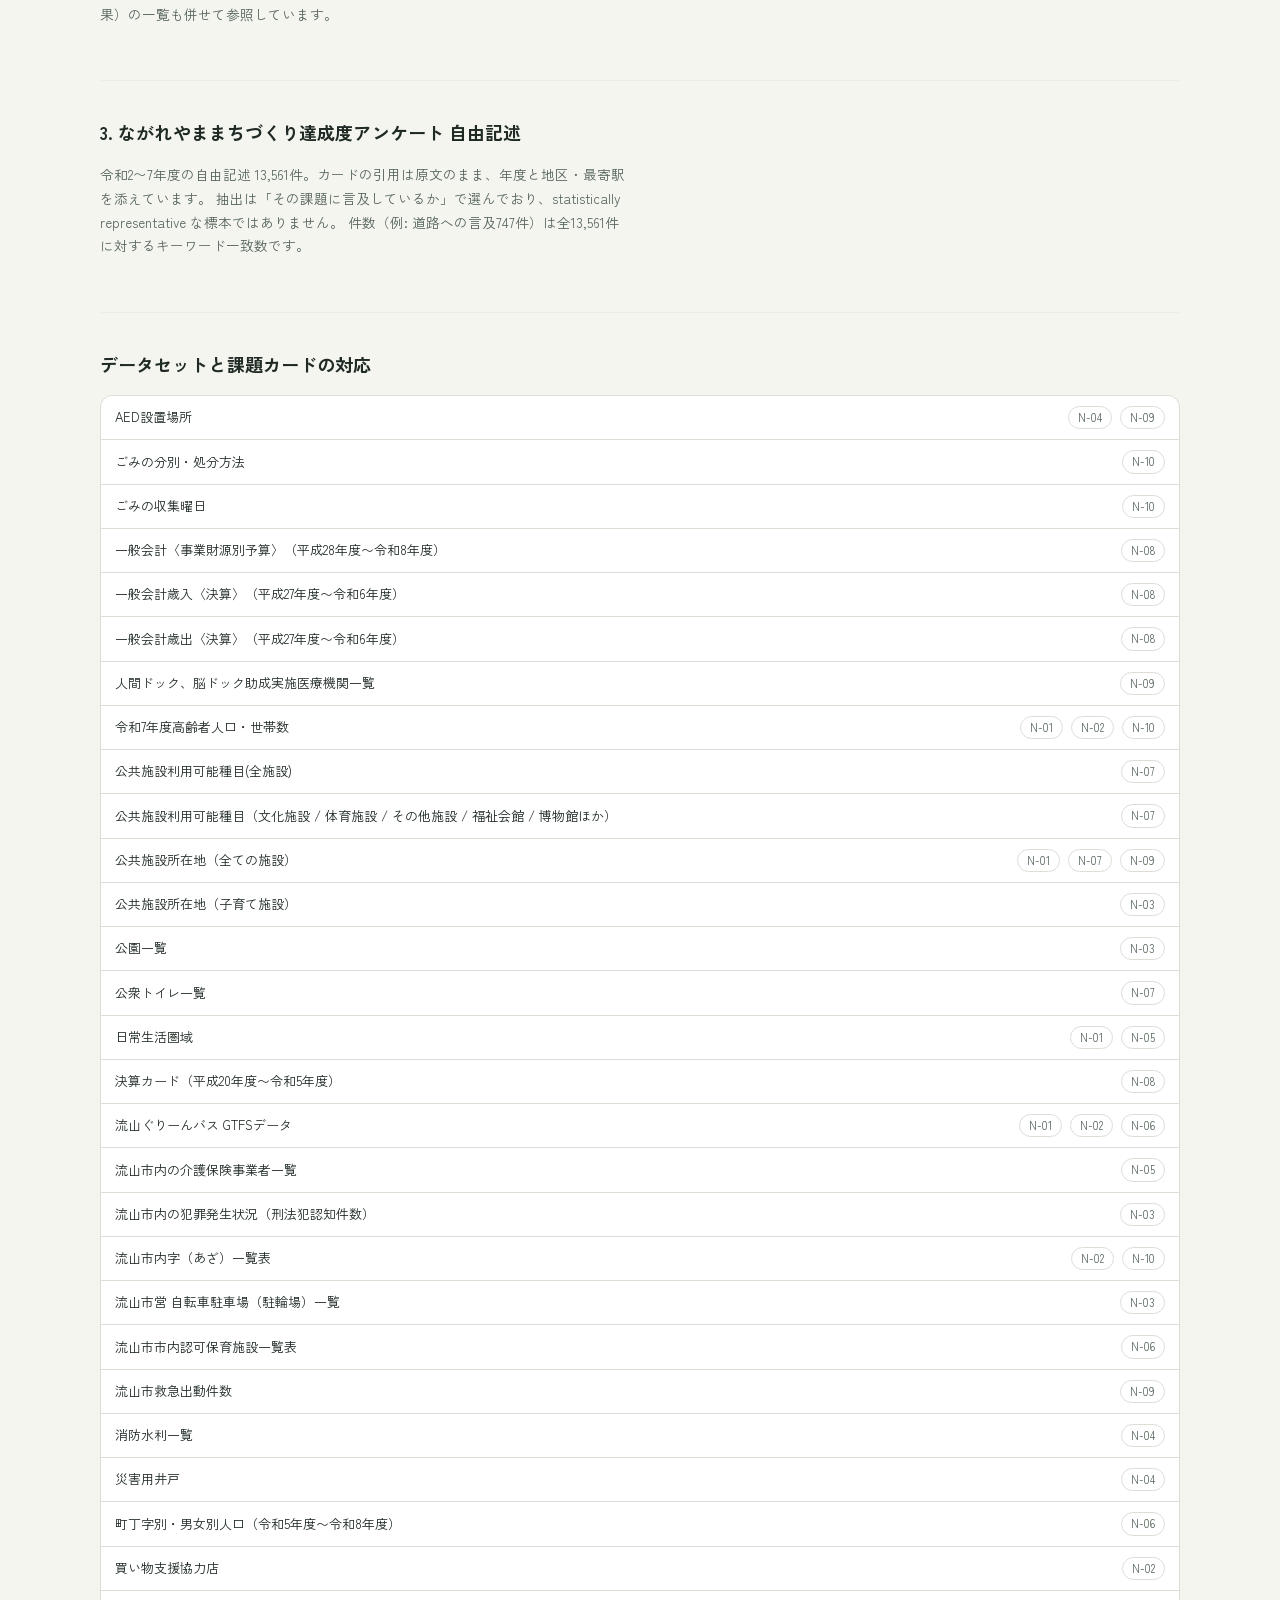
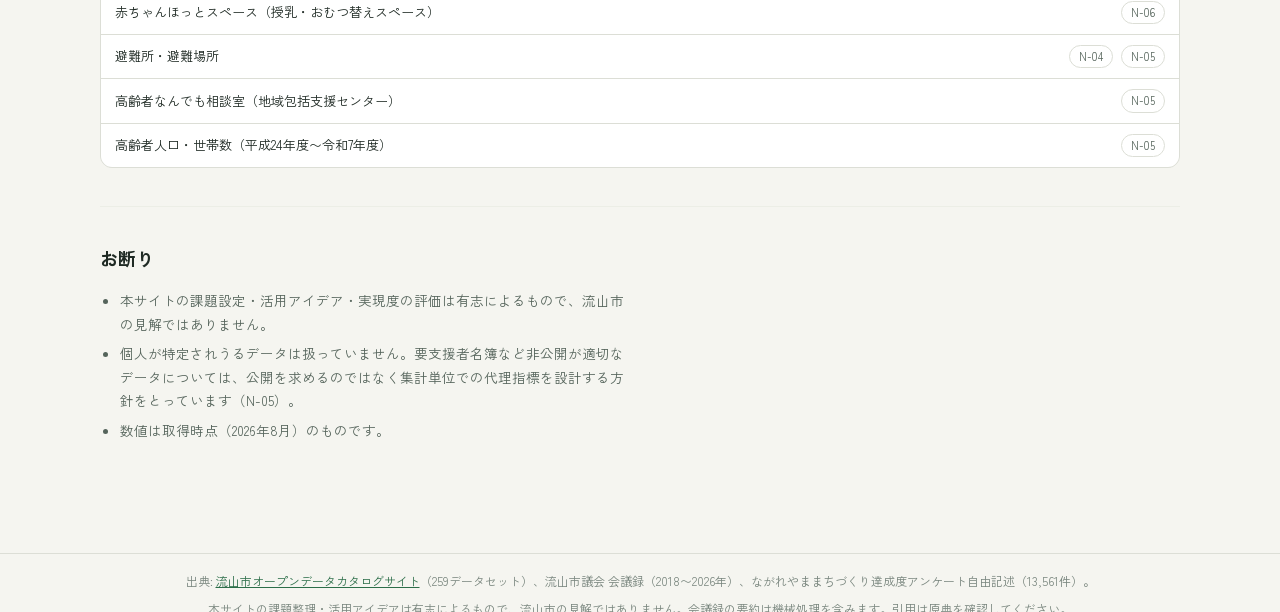
==== commit b89addec: "Match header styling to sibling Nagareyama sites and fix the pain grid gap. Co-authored-by: Cursor <" ====
--- a/docs/sources.html
+++ b/docs/sources.html
@@ -2,20 +2,23 @@
 <html lang="ja">
 <head>
 <meta charset="utf-8">
-<meta name="viewport" content="width=device-width, initial-scale=1">
+<meta name="viewport" content="width=device-width, initial-scale=1, viewport-fit=cover">
 <title>データ出典 — awesome-nagareyama-issues</title>
 <meta name="description" content="根拠に使ったデータと、その扱い方">
+<link rel="preconnect" href="https://fonts.googleapis.com">
+<link rel="preconnect" href="https://fonts.gstatic.com" crossorigin>
+<link href="https://fonts.googleapis.com/css2?family=Zen+Kaku+Gothic+New:wght@400;500;700&family=Zen+Old+Mincho:wght@600;700&display=swap" rel="stylesheet">
 <link rel="stylesheet" href="assets/site.css">
 <link rel="icon" href="data:image/svg+xml,%3Csvg xmlns='http://www.w3.org/2000/svg' viewBox='0 0 100 100'%3E%3Ctext y='.9em' font-size='90'%3E%F0%9F%97%BE%3C/text%3E%3C/svg%3E">
 </head>
 <body>
 <svg xmlns="http://www.w3.org/2000/svg" width="0" height="0" style="position:absolute" aria-hidden="true"><defs><symbol id="i-elder" viewBox="0 0 48 48" fill="none" stroke="currentColor" stroke-width="2.2" stroke-linecap="round" stroke-linejoin="round"><circle cx="17" cy="11" r="5.5"/><path d="M17 17v12M9.5 21h15M17 29l-4.5 13M17 29l4.5 13"/><path d="M33 20v23M28.5 21h4.5"/></symbol><symbol id="i-parentchild" viewBox="0 0 48 48" fill="none" stroke="currentColor" stroke-width="2.2" stroke-linecap="round" stroke-linejoin="round"><circle cx="15" cy="10" r="5"/><path d="M15 15v11M8 20h14M15 26l-4 13M15 26l4 13"/><circle cx="33" cy="21" r="4"/><path d="M33 25v7M28 28h10M33 32l-2.5 8M33 32l2.5 8"/><path d="M22 28h6"/></symbol><symbol id="i-people" viewBox="0 0 48 48" fill="none" stroke="currentColor" stroke-width="2.2" stroke-linecap="round" stroke-linejoin="round"><circle cx="12" cy="14" r="4.5"/><path d="M5 34c0-5 3-9 7-9s7 4 7 9"/><circle cx="36" cy="14" r="4.5"/><path d="M29 34c0-5 3-9 7-9s7 4 7 9"/><circle cx="24" cy="20" r="5.5"/><path d="M15 42c0-6 4-11 9-11s9 5 9 11"/></symbol><symbol id="i-bus" viewBox="0 0 48 48" fill="none" stroke="currentColor" stroke-width="2.2" stroke-linecap="round" stroke-linejoin="round"><rect x="6" y="10" width="36" height="23" rx="4"/><path d="M6 21h36M15 15v6M24 15v6M33 15v6"/><circle cx="14" cy="37" r="3.5"/><circle cx="34" cy="37" r="3.5"/></symbol><symbol id="i-busstop" viewBox="0 0 48 48" fill="none" stroke="currentColor" stroke-width="2.2" stroke-linecap="round" stroke-linejoin="round"><rect x="11" y="5" width="26" height="14" rx="3"/><path d="M24 19v25M16 44h16"/><path d="M17 12h14"/></symbol><symbol id="i-basket" viewBox="0 0 48 48" fill="none" stroke="currentColor" stroke-width="2.2" stroke-linecap="round" stroke-linejoin="round"><path d="M9 17h30l-3.5 22a2 2 0 0 1-2 2h-19a2 2 0 0 1-2-2z"/><path d="M17 17l4-10M31 17l-4-10"/><path d="M19 24v10M29 24v10"/></symbol><symbol id="i-shop" viewBox="0 0 48 48" fill="none" stroke="currentColor" stroke-width="2.2" stroke-linecap="round" stroke-linejoin="round"><path d="M7 18h34v21a2 2 0 0 1-2 2H9a2 2 0 0 1-2-2z"/><path d="M6 18l4-9h28l4 9"/><path d="M19 41V28h10v13"/></symbol><symbol id="i-home" viewBox="0 0 48 48" fill="none" stroke="currentColor" stroke-width="2.2" stroke-linecap="round" stroke-linejoin="round"><path d="M7 23L24 9l17 14"/><path d="M12 22v18h24V22"/><path d="M20 40V29h8v11"/></symbol><symbol id="i-building" viewBox="0 0 48 48" fill="none" stroke="currentColor" stroke-width="2.2" stroke-linecap="round" stroke-linejoin="round"><rect x="11" y="6" width="26" height="36" rx="2"/><path d="M17 14h4M27 14h4M17 22h4M27 22h4M17 30h4M27 30h4"/><path d="M20 42v-6h8v6"/></symbol><symbol id="i-school" viewBox="0 0 48 48" fill="none" stroke="currentColor" stroke-width="2.2" stroke-linecap="round" stroke-linejoin="round"><path d="M8 21L24 11l16 10"/><path d="M11 21v20h26V21"/><path d="M24 11V4h8v5h-8"/><path d="M20 41V30h8v11"/></symbol><symbol id="i-hospital" viewBox="0 0 48 48" fill="none" stroke="currentColor" stroke-width="2.2" stroke-linecap="round" stroke-linejoin="round"><rect x="8" y="13" width="32" height="29" rx="3"/><path d="M24 20v15M16.5 27.5h15"/><path d="M17 13V7h14v6"/></symbol><symbol id="i-heart" viewBox="0 0 48 48" fill="none" stroke="currentColor" stroke-width="2.2" stroke-linecap="round" stroke-linejoin="round"><path d="M24 41C10 31 7 22 13 16.5c4.6-4.2 9.7-.8 11 3 1.3-3.8 6.4-7.2 11-3C41 22 38 31 24 41z"/><path d="M25 19l-4.5 8h6l-3.5 8"/></symbol><symbol id="i-flood" viewBox="0 0 48 48" fill="none" stroke="currentColor" stroke-width="2.2" stroke-linecap="round" stroke-linejoin="round"><path d="M13 25l11-10 11 10"/><path d="M17 25v8M31 25v8"/><path d="M5 34c4-4 8-4 12 0s8 4 12 0 8-4 12 0"/><path d="M5 42c4-4 8-4 12 0s8 4 12 0 8-4 12 0"/></symbol><symbol id="i-shelter" viewBox="0 0 48 48" fill="none" stroke="currentColor" stroke-width="2.2" stroke-linecap="round" stroke-linejoin="round"><path d="M8 20L24 8l16 12"/><path d="M12 20v20h24V20"/><path d="M24 40V25"/><path d="M18 31l6-6 6 6"/></symbol><symbol id="i-trash" viewBox="0 0 48 48" fill="none" stroke="currentColor" stroke-width="2.2" stroke-linecap="round" stroke-linejoin="round"><path d="M11 15h26l-2.2 25a2 2 0 0 1-2 1.8H15.2a2 2 0 0 1-2-1.8z"/><path d="M7 15h34"/><path d="M18 15v-4a2 2 0 0 1 2-2h8a2 2 0 0 1 2 2v4"/><path d="M20 22v12M28 22v12"/></symbol><symbol id="i-calendar" viewBox="0 0 48 48" fill="none" stroke="currentColor" stroke-width="2.2" stroke-linecap="round" stroke-linejoin="round"><rect x="7" y="11" width="34" height="31" rx="3"/><path d="M7 21h34M16 6v9M32 6v9"/><circle cx="17" cy="29" r="1.8"/><circle cx="24" cy="29" r="1.8"/><circle cx="31" cy="29" r="1.8"/><circle cx="17" cy="36" r="1.8"/></symbol><symbol id="i-clock" viewBox="0 0 48 48" fill="none" stroke="currentColor" stroke-width="2.2" stroke-linecap="round" stroke-linejoin="round"><circle cx="24" cy="24" r="17"/><path d="M24 12v12l8 6"/></symbol><symbol id="i-map" viewBox="0 0 48 48" fill="none" stroke="currentColor" stroke-width="2.2" stroke-linecap="round" stroke-linejoin="round"><path d="M6 14l12-5 12 5 12-5v25l-12 5-12-5-12 5z"/><path d="M18 9v25M30 14v25"/></symbol><symbol id="i-coin" viewBox="0 0 48 48" fill="none" stroke="currentColor" stroke-width="2.2" stroke-linecap="round" stroke-linejoin="round"><circle cx="24" cy="24" r="16"/><path d="M17 15l7 9 7-9"/><path d="M24 24v13M18 27h12M18 32h12"/></symbol><symbol id="i-doc" viewBox="0 0 48 48" fill="none" stroke="currentColor" stroke-width="2.2" stroke-linecap="round" stroke-linejoin="round"><path d="M12 5h16l9 9v29a2 2 0 0 1-2 2H12a2 2 0 0 1-2-2V7a2 2 0 0 1 2-2z"/><path d="M28 5v10h9"/><path d="M17 24h14M17 31h14M17 38h8"/></symbol><symbol id="i-phone" viewBox="0 0 48 48" fill="none" stroke="currentColor" stroke-width="2.2" stroke-linecap="round" stroke-linejoin="round"><rect x="14" y="4" width="20" height="40" rx="4"/><path d="M20 9h8"/><circle cx="24" cy="38" r="2"/></symbol><symbol id="i-search" viewBox="0 0 48 48" fill="none" stroke="currentColor" stroke-width="2.2" stroke-linecap="round" stroke-linejoin="round"><circle cx="21" cy="21" r="13"/><path d="M30.5 30.5L42 42"/></symbol><symbol id="i-question" viewBox="0 0 48 48" fill="none" stroke="currentColor" stroke-width="2.2" stroke-linecap="round" stroke-linejoin="round"><circle cx="24" cy="24" r="17"/><path d="M19 19a5 5 0 1 1 6.5 4.8c-1 .4-1.5 1.2-1.5 2.2v2"/><circle cx="24" cy="34" r="1.8"/></symbol><symbol id="i-alert" viewBox="0 0 48 48" fill="none" stroke="currentColor" stroke-width="2.2" stroke-linecap="round" stroke-linejoin="round"><path d="M24 7l19 33H5z"/><path d="M24 19v11"/><circle cx="24" cy="35" r="1.8"/></symbol><symbol id="i-wall" viewBox="0 0 48 48" fill="none" stroke="currentColor" stroke-width="2.2" stroke-linecap="round" stroke-linejoin="round"><rect x="6" y="11" width="36" height="26" rx="2"/><path d="M6 20h36M6 28h36"/><path d="M18 11v9M30 11v9M13 20v8M25 20v8M37 20v8M18 28v9M30 28v9"/></symbol><symbol id="i-chart" viewBox="0 0 48 48" fill="none" stroke="currentColor" stroke-width="2.2" stroke-linecap="round" stroke-linejoin="round"><path d="M9 7v33h33"/><rect x="14" y="26" width="6" height="14"/><rect x="24" y="18" width="6" height="22"/><rect x="34" y="11" width="6" height="29"/></symbol><symbol id="i-park" viewBox="0 0 48 48" fill="none" stroke="currentColor" stroke-width="2.2" stroke-linecap="round" stroke-linejoin="round"><path d="M24 42V26"/><circle cx="24" cy="18" r="11"/><path d="M24 30l-7-6M24 33l7-6"/></symbol><symbol id="i-bicycle" viewBox="0 0 48 48" fill="none" stroke="currentColor" stroke-width="2.2" stroke-linecap="round" stroke-linejoin="round"><circle cx="12" cy="33" r="8"/><circle cx="36" cy="33" r="8"/><path d="M12 33l8-14h9M20 19l10 14M27 19h7"/></symbol><symbol id="i-car" viewBox="0 0 48 48" fill="none" stroke="currentColor" stroke-width="2.2" stroke-linecap="round" stroke-linejoin="round"><path d="M9 29l4-11a3 3 0 0 1 3-2h16a3 3 0 0 1 3 2l4 11"/><rect x="6" y="29" width="36" height="9" rx="3"/><circle cx="15" cy="40" r="2.5"/><circle cx="33" cy="40" r="2.5"/></symbol></defs></svg>
-<header class="topbar">
-  <a class="brand" href="index.html"><span class="brand-mark">◆</span> awesome-nagareyama-issues</a>
-  <nav>
-    <a href="index.html">課題一覧</a>
-    <a href="template.html">テンプレート</a>
-    <a href="sources.html">データ出典</a>
+<header class="header">
+  <a class="brand" href="index.html">流山イシュー<small>データがあれば解ける社会課題</small></a>
+  <nav class="nav" aria-label="メインメニュー">
+    <a class="nav-link" href="index.html">課題一覧</a>
+    <a class="nav-link" href="template.html">テンプレート</a>
+    <a class="nav-link active" href="sources.html">データ出典</a>
   </nav>
 </header>
 <main>
--- a/docs/assets/site.css
+++ b/docs/assets/site.css
@@ -1,53 +1,55 @@
 
 :root{
-  --bg:#fbfaf7; --panel:#ffffff; --ink:#1c1a17; --ink2:#55504a; --ink3:#8a837a;
-  --line:#e3ded5; --line2:#efeae2; --accent:#1f6f4a; --code:#f3f0ea;
-  --shadow:0 1px 2px rgba(28,26,23,.05), 0 8px 24px -16px rgba(28,26,23,.22);
+  --ink:#1f2a24; --ink-soft:#55645b; --dim:#78857d;
+  --paper:#f5f5f0; --panel:#ffffff; --line:#dcded6;
+  --green:#2c6e49; --green-deep:#1d4f34; --green-pale:#eef4ea;
+  --font-sans:'Zen Kaku Gothic New','Hiragino Kaku Gothic ProN','Yu Gothic',sans-serif;
+  --font-serif:'Zen Old Mincho','Hiragino Mincho ProN',serif;
+  --bg:var(--paper); --ink2:var(--ink-soft); --ink3:var(--dim);
+  --line2:#eceee6; --accent:var(--green); --code:#eef4ea;
+  --shadow:0 1px 2px rgba(31,42,36,.05), 0 8px 24px -16px rgba(31,42,36,.22);
   --maxw:1120px;
-}
-@media (prefers-color-scheme: dark){
-  :root:not([data-theme="light"]){
-    --bg:#14140f; --panel:#1c1c17; --ink:#eae6dd; --ink2:#b0aa9f; --ink3:#7e786e;
-    --line:#2e2e26; --line2:#26261f; --accent:#5cc08c; --code:#22221b;
-    --shadow:0 1px 2px rgba(0,0,0,.4), 0 8px 24px -16px rgba(0,0,0,.8);
-  }
-}
-:root[data-theme="dark"]{
-  --bg:#14140f; --panel:#1c1c17; --ink:#eae6dd; --ink2:#b0aa9f; --ink3:#7e786e;
-  --line:#2e2e26; --line2:#26261f; --accent:#5cc08c; --code:#22221b;
-  --shadow:0 1px 2px rgba(0,0,0,.4), 0 8px 24px -16px rgba(0,0,0,.8);
 }
 
 *{box-sizing:border-box}
 html{-webkit-text-size-adjust:100%}
 body{
-  margin:0; background:var(--bg); color:var(--ink);
-  font-family:"Hiragino Kaku Gothic ProN","Yu Gothic Medium","Noto Sans JP",system-ui,-apple-system,"Segoe UI",sans-serif;
-  font-size:16px; line-height:1.85; letter-spacing:.01em;
-  font-feature-settings:"palt" 1;
-}
-a{color:inherit}
-main{max-width:var(--maxw); margin:0 auto; padding:0 20px 72px}
+  margin:0; background:var(--paper); color:var(--ink);
+  font-family:var(--font-sans);
+  font-size:15px; line-height:1.75;
+  overflow-wrap:anywhere; word-break:normal; line-break:strict;
+}
+a{color:var(--green)}
+main{max-width:var(--maxw); margin:0 auto; padding:24px 20px 56px}
 h1,h2,h3,h4{line-height:1.45; letter-spacing:.005em}
 
-/* topbar */
-.topbar{
-  position:sticky; top:0; z-index:20; display:flex; gap:20px; align-items:center;
-  justify-content:space-between; flex-wrap:wrap;
-  padding:12px 20px; background:color-mix(in srgb, var(--bg) 88%, transparent);
-  backdrop-filter:blur(10px); border-bottom:1px solid var(--line);
-}
-.brand{font-weight:700; text-decoration:none; letter-spacing:.02em; font-size:15px}
-.brand-mark{color:var(--accent); margin-right:4px}
-.topbar nav{display:flex; gap:18px; font-size:14px}
-.topbar nav a{color:var(--ink2); text-decoration:none; padding:2px 0; border-bottom:1px solid transparent}
-.topbar nav a:hover{color:var(--ink); border-bottom-color:var(--accent)}
+/* header — 流山データアトラス / 流山マップと同じ帯 */
+.header{
+  display:flex; align-items:center; gap:16px 24px; flex-wrap:wrap;
+  padding:12px 24px; padding-top:max(12px, env(safe-area-inset-top));
+  background:var(--green-deep); color:#f2f5ee;
+}
+.brand{
+  font-family:var(--font-serif); font-size:21px; font-weight:700;
+  letter-spacing:.06em; color:#f2f5ee; text-decoration:none; flex:1 1 auto;
+}
+.brand small{
+  display:block; font-family:var(--font-sans); font-size:10.5px; font-weight:400;
+  letter-spacing:.18em; opacity:.78;
+}
+.nav{display:flex; gap:6px}
+.nav-link{
+  color:#dfe8dc; text-decoration:none; padding:6px 12px; border-radius:7px; font-size:13.5px;
+}
+.nav-link:hover{background:rgba(255,255,255,.12)}
+.nav-link.active{background:rgba(255,255,255,.16); color:#fff; font-weight:700}
 
 /* hero */
 .hero{padding:56px 0 32px; max-width:900px}
 .hero.narrow{max-width:760px}
-.kicker{margin:0 0 12px; font-size:13px; letter-spacing:.14em; color:var(--accent); font-weight:700}
-.hero h1{margin:0 0 20px; font-size:clamp(26px,4vw,40px); font-weight:800; letter-spacing:-.01em}
+.kicker{margin:0 0 12px; font-size:13px; letter-spacing:.14em; color:var(--green-deep); font-weight:700}
+.hero h1{margin:0 0 20px; font-size:clamp(26px,4vw,36px); font-weight:700; letter-spacing:.02em;
+  font-family:var(--font-serif); color:var(--green-deep)}
 .lede{margin:0; color:var(--ink2); font-size:16px; max-width:70ch}
 .lede a{color:var(--accent)}
 
@@ -113,7 +115,8 @@
 .crumbs span{margin:0 6px}
 .issue{max-width:900px; margin:0 auto}
 .issue-head{padding:18px 0 30px; border-bottom:1px solid var(--line)}
-.issue-head h1{margin:14px 0 14px; font-size:clamp(24px,3.6vw,34px); font-weight:800; letter-spacing:-.01em}
+.issue-head h1{margin:14px 0 14px; font-size:clamp(22px,3.6vw,32px); font-weight:700; letter-spacing:.02em;
+  font-family:var(--font-serif); color:var(--green-deep)}
 .issue-catch{margin:0; font-size:15.5px; color:var(--ink2); max-width:66ch;
   border-left:3px solid var(--c); padding-left:14px}
 .block{padding:38px 0; border-bottom:1px solid var(--line2)}
@@ -130,11 +133,12 @@
 .persona-ico{color:var(--c); flex:0 0 auto}
 .persona-label{font-weight:700; font-size:14.5px; margin-bottom:4px}
 .persona p{margin:0; font-size:14px; color:var(--ink2)}
-.pain{display:grid; grid-template-columns:repeat(auto-fit,minmax(240px,1fr)); gap:1px; margin:14px 0 0;
-  background:var(--line); border:1px solid var(--line); border-radius:12px; overflow:hidden}
-.pain>div{background:var(--panel); padding:14px 16px}
+.pain{display:grid; grid-template-columns:1fr 1fr; gap:1px; margin:14px 0 0;
+  background:var(--line); border:1px solid var(--line); border-radius:12px; overflow:hidden}
+.pain>div{background:var(--panel); padding:14px 16px; min-width:0}
 .pain dt{font-size:11.5px; letter-spacing:.08em; color:var(--c); font-weight:700; margin-bottom:4px}
 .pain dd{margin:0; font-size:13.5px; color:var(--ink2); line-height:1.8}
+@media(max-width:700px){.pain{grid-template-columns:1fr}}
 
 /* scene svg */
 .scene-wrap{background:var(--panel); border:1px solid var(--line); border-radius:14px; padding:16px; overflow-x:auto}
@@ -235,7 +239,17 @@
 .notes{list-style:disc; padding-left:20px}
 .notes li{margin:6px 0}
 
-.foot{max-width:var(--maxw); margin:0 auto; padding:26px 20px 44px; border-top:1px solid var(--line);
-  color:var(--ink3); font-size:12px; line-height:1.85}
-.foot p{margin:0 0 6px; max-width:90ch}
-.foot a{color:var(--ink2)}
+.foot{
+  border-top:1px solid var(--line);
+  padding:16px 20px calc(16px + env(safe-area-inset-bottom));
+  color:var(--dim); font-size:12px; line-height:1.85; text-align:center;
+}
+.foot p{margin:0 0 6px}
+.foot a{color:var(--green)}
+@media(max-width:700px){
+  .header{padding:10px 14px; padding-top:max(10px, env(safe-area-inset-top)); gap:8px 12px}
+  .brand{font-size:17px; flex-basis:100%}
+  .nav{flex:1 1 auto}
+  .nav-link{padding:6px 10px; font-size:12.5px}
+  main{padding:18px 14px 44px}
+}
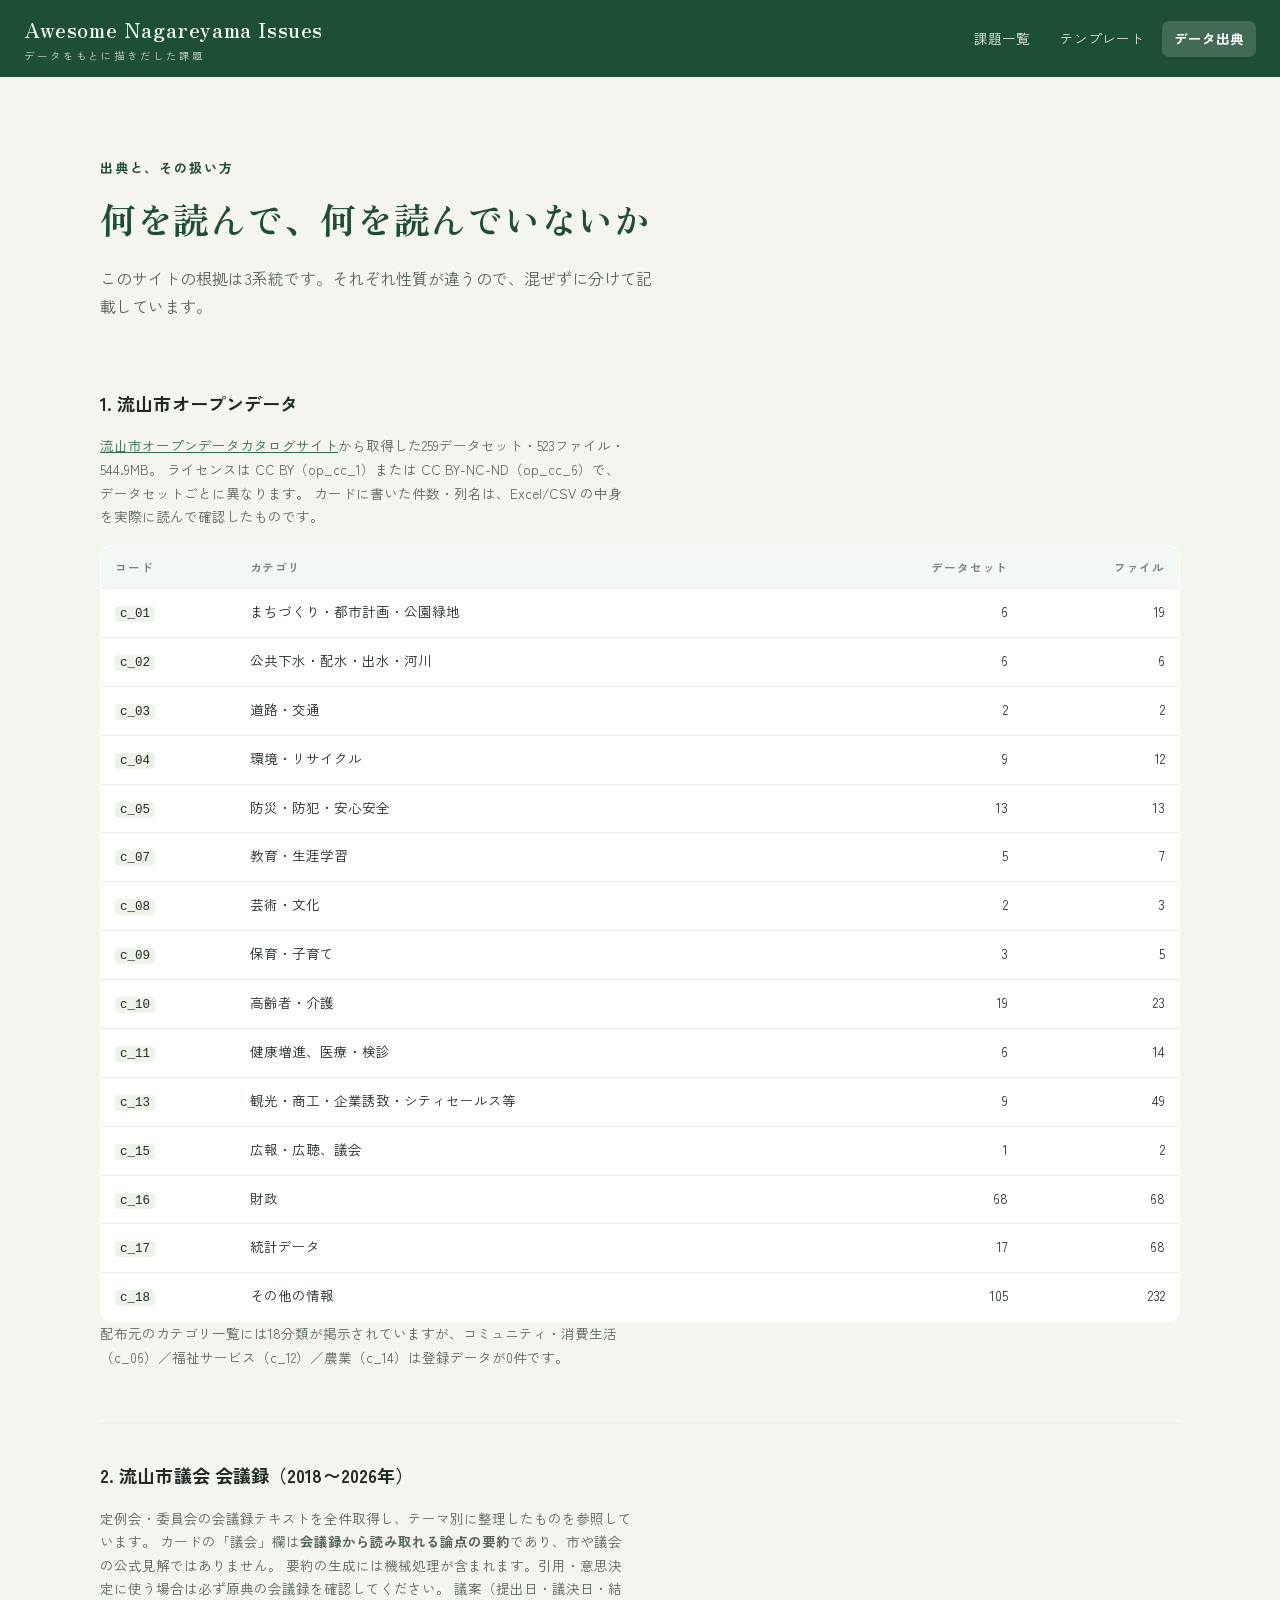
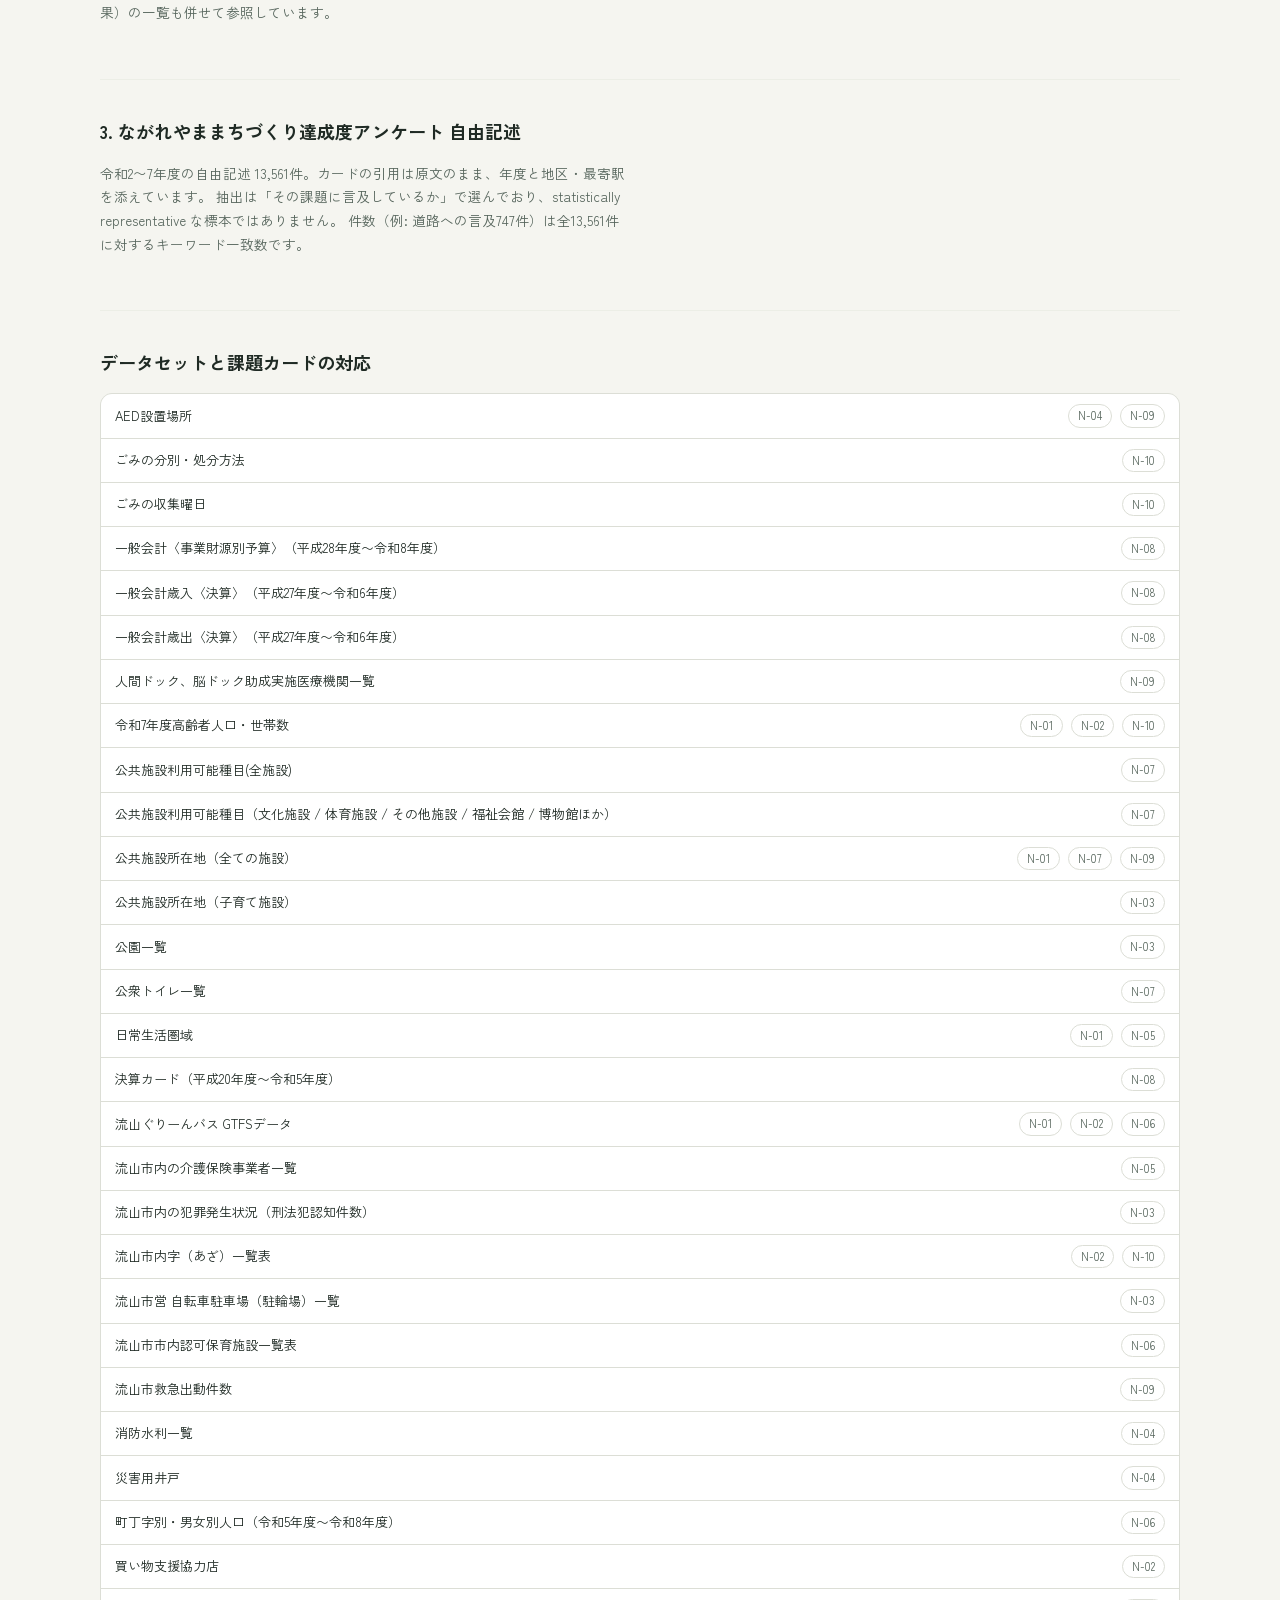
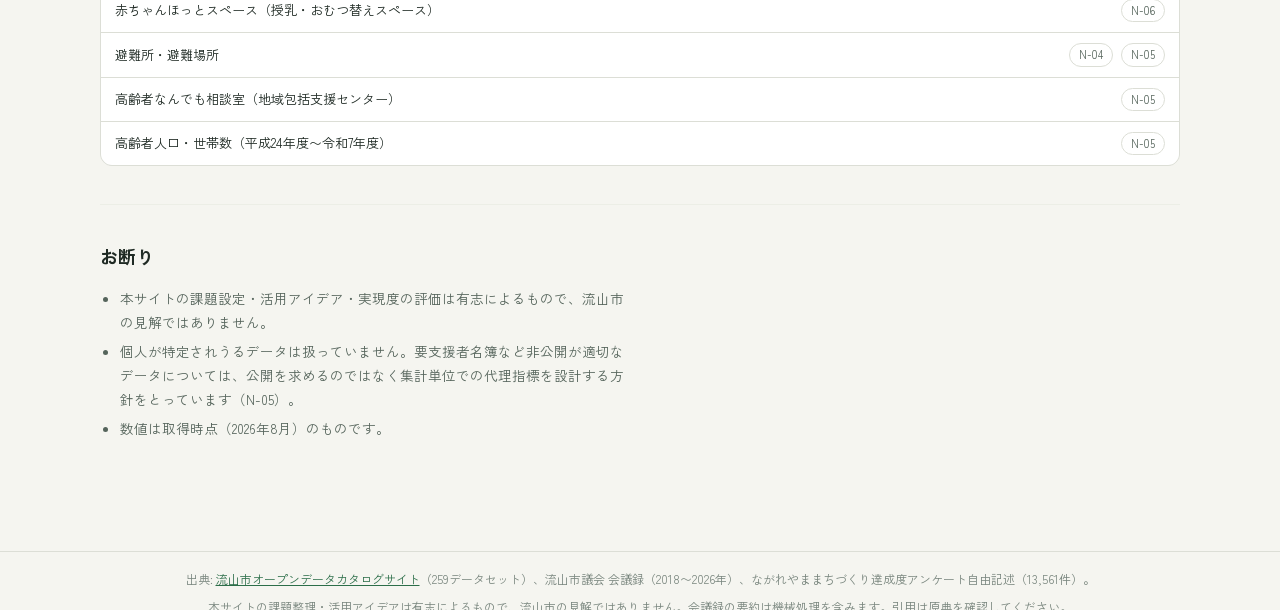
==== commit 87bd7f26: "Reframe the site as issues drawn from data, not problems data can solve. Co-authored-by: Cursor <cur" ====
--- a/docs/sources.html
+++ b/docs/sources.html
@@ -14,7 +14,7 @@
 <body>
 <svg xmlns="http://www.w3.org/2000/svg" width="0" height="0" style="position:absolute" aria-hidden="true"><defs><symbol id="i-elder" viewBox="0 0 48 48" fill="none" stroke="currentColor" stroke-width="2.2" stroke-linecap="round" stroke-linejoin="round"><circle cx="17" cy="11" r="5.5"/><path d="M17 17v12M9.5 21h15M17 29l-4.5 13M17 29l4.5 13"/><path d="M33 20v23M28.5 21h4.5"/></symbol><symbol id="i-parentchild" viewBox="0 0 48 48" fill="none" stroke="currentColor" stroke-width="2.2" stroke-linecap="round" stroke-linejoin="round"><circle cx="15" cy="10" r="5"/><path d="M15 15v11M8 20h14M15 26l-4 13M15 26l4 13"/><circle cx="33" cy="21" r="4"/><path d="M33 25v7M28 28h10M33 32l-2.5 8M33 32l2.5 8"/><path d="M22 28h6"/></symbol><symbol id="i-people" viewBox="0 0 48 48" fill="none" stroke="currentColor" stroke-width="2.2" stroke-linecap="round" stroke-linejoin="round"><circle cx="12" cy="14" r="4.5"/><path d="M5 34c0-5 3-9 7-9s7 4 7 9"/><circle cx="36" cy="14" r="4.5"/><path d="M29 34c0-5 3-9 7-9s7 4 7 9"/><circle cx="24" cy="20" r="5.5"/><path d="M15 42c0-6 4-11 9-11s9 5 9 11"/></symbol><symbol id="i-bus" viewBox="0 0 48 48" fill="none" stroke="currentColor" stroke-width="2.2" stroke-linecap="round" stroke-linejoin="round"><rect x="6" y="10" width="36" height="23" rx="4"/><path d="M6 21h36M15 15v6M24 15v6M33 15v6"/><circle cx="14" cy="37" r="3.5"/><circle cx="34" cy="37" r="3.5"/></symbol><symbol id="i-busstop" viewBox="0 0 48 48" fill="none" stroke="currentColor" stroke-width="2.2" stroke-linecap="round" stroke-linejoin="round"><rect x="11" y="5" width="26" height="14" rx="3"/><path d="M24 19v25M16 44h16"/><path d="M17 12h14"/></symbol><symbol id="i-basket" viewBox="0 0 48 48" fill="none" stroke="currentColor" stroke-width="2.2" stroke-linecap="round" stroke-linejoin="round"><path d="M9 17h30l-3.5 22a2 2 0 0 1-2 2h-19a2 2 0 0 1-2-2z"/><path d="M17 17l4-10M31 17l-4-10"/><path d="M19 24v10M29 24v10"/></symbol><symbol id="i-shop" viewBox="0 0 48 48" fill="none" stroke="currentColor" stroke-width="2.2" stroke-linecap="round" stroke-linejoin="round"><path d="M7 18h34v21a2 2 0 0 1-2 2H9a2 2 0 0 1-2-2z"/><path d="M6 18l4-9h28l4 9"/><path d="M19 41V28h10v13"/></symbol><symbol id="i-home" viewBox="0 0 48 48" fill="none" stroke="currentColor" stroke-width="2.2" stroke-linecap="round" stroke-linejoin="round"><path d="M7 23L24 9l17 14"/><path d="M12 22v18h24V22"/><path d="M20 40V29h8v11"/></symbol><symbol id="i-building" viewBox="0 0 48 48" fill="none" stroke="currentColor" stroke-width="2.2" stroke-linecap="round" stroke-linejoin="round"><rect x="11" y="6" width="26" height="36" rx="2"/><path d="M17 14h4M27 14h4M17 22h4M27 22h4M17 30h4M27 30h4"/><path d="M20 42v-6h8v6"/></symbol><symbol id="i-school" viewBox="0 0 48 48" fill="none" stroke="currentColor" stroke-width="2.2" stroke-linecap="round" stroke-linejoin="round"><path d="M8 21L24 11l16 10"/><path d="M11 21v20h26V21"/><path d="M24 11V4h8v5h-8"/><path d="M20 41V30h8v11"/></symbol><symbol id="i-hospital" viewBox="0 0 48 48" fill="none" stroke="currentColor" stroke-width="2.2" stroke-linecap="round" stroke-linejoin="round"><rect x="8" y="13" width="32" height="29" rx="3"/><path d="M24 20v15M16.5 27.5h15"/><path d="M17 13V7h14v6"/></symbol><symbol id="i-heart" viewBox="0 0 48 48" fill="none" stroke="currentColor" stroke-width="2.2" stroke-linecap="round" stroke-linejoin="round"><path d="M24 41C10 31 7 22 13 16.5c4.6-4.2 9.7-.8 11 3 1.3-3.8 6.4-7.2 11-3C41 22 38 31 24 41z"/><path d="M25 19l-4.5 8h6l-3.5 8"/></symbol><symbol id="i-flood" viewBox="0 0 48 48" fill="none" stroke="currentColor" stroke-width="2.2" stroke-linecap="round" stroke-linejoin="round"><path d="M13 25l11-10 11 10"/><path d="M17 25v8M31 25v8"/><path d="M5 34c4-4 8-4 12 0s8 4 12 0 8-4 12 0"/><path d="M5 42c4-4 8-4 12 0s8 4 12 0 8-4 12 0"/></symbol><symbol id="i-shelter" viewBox="0 0 48 48" fill="none" stroke="currentColor" stroke-width="2.2" stroke-linecap="round" stroke-linejoin="round"><path d="M8 20L24 8l16 12"/><path d="M12 20v20h24V20"/><path d="M24 40V25"/><path d="M18 31l6-6 6 6"/></symbol><symbol id="i-trash" viewBox="0 0 48 48" fill="none" stroke="currentColor" stroke-width="2.2" stroke-linecap="round" stroke-linejoin="round"><path d="M11 15h26l-2.2 25a2 2 0 0 1-2 1.8H15.2a2 2 0 0 1-2-1.8z"/><path d="M7 15h34"/><path d="M18 15v-4a2 2 0 0 1 2-2h8a2 2 0 0 1 2 2v4"/><path d="M20 22v12M28 22v12"/></symbol><symbol id="i-calendar" viewBox="0 0 48 48" fill="none" stroke="currentColor" stroke-width="2.2" stroke-linecap="round" stroke-linejoin="round"><rect x="7" y="11" width="34" height="31" rx="3"/><path d="M7 21h34M16 6v9M32 6v9"/><circle cx="17" cy="29" r="1.8"/><circle cx="24" cy="29" r="1.8"/><circle cx="31" cy="29" r="1.8"/><circle cx="17" cy="36" r="1.8"/></symbol><symbol id="i-clock" viewBox="0 0 48 48" fill="none" stroke="currentColor" stroke-width="2.2" stroke-linecap="round" stroke-linejoin="round"><circle cx="24" cy="24" r="17"/><path d="M24 12v12l8 6"/></symbol><symbol id="i-map" viewBox="0 0 48 48" fill="none" stroke="currentColor" stroke-width="2.2" stroke-linecap="round" stroke-linejoin="round"><path d="M6 14l12-5 12 5 12-5v25l-12 5-12-5-12 5z"/><path d="M18 9v25M30 14v25"/></symbol><symbol id="i-coin" viewBox="0 0 48 48" fill="none" stroke="currentColor" stroke-width="2.2" stroke-linecap="round" stroke-linejoin="round"><circle cx="24" cy="24" r="16"/><path d="M17 15l7 9 7-9"/><path d="M24 24v13M18 27h12M18 32h12"/></symbol><symbol id="i-doc" viewBox="0 0 48 48" fill="none" stroke="currentColor" stroke-width="2.2" stroke-linecap="round" stroke-linejoin="round"><path d="M12 5h16l9 9v29a2 2 0 0 1-2 2H12a2 2 0 0 1-2-2V7a2 2 0 0 1 2-2z"/><path d="M28 5v10h9"/><path d="M17 24h14M17 31h14M17 38h8"/></symbol><symbol id="i-phone" viewBox="0 0 48 48" fill="none" stroke="currentColor" stroke-width="2.2" stroke-linecap="round" stroke-linejoin="round"><rect x="14" y="4" width="20" height="40" rx="4"/><path d="M20 9h8"/><circle cx="24" cy="38" r="2"/></symbol><symbol id="i-search" viewBox="0 0 48 48" fill="none" stroke="currentColor" stroke-width="2.2" stroke-linecap="round" stroke-linejoin="round"><circle cx="21" cy="21" r="13"/><path d="M30.5 30.5L42 42"/></symbol><symbol id="i-question" viewBox="0 0 48 48" fill="none" stroke="currentColor" stroke-width="2.2" stroke-linecap="round" stroke-linejoin="round"><circle cx="24" cy="24" r="17"/><path d="M19 19a5 5 0 1 1 6.5 4.8c-1 .4-1.5 1.2-1.5 2.2v2"/><circle cx="24" cy="34" r="1.8"/></symbol><symbol id="i-alert" viewBox="0 0 48 48" fill="none" stroke="currentColor" stroke-width="2.2" stroke-linecap="round" stroke-linejoin="round"><path d="M24 7l19 33H5z"/><path d="M24 19v11"/><circle cx="24" cy="35" r="1.8"/></symbol><symbol id="i-wall" viewBox="0 0 48 48" fill="none" stroke="currentColor" stroke-width="2.2" stroke-linecap="round" stroke-linejoin="round"><rect x="6" y="11" width="36" height="26" rx="2"/><path d="M6 20h36M6 28h36"/><path d="M18 11v9M30 11v9M13 20v8M25 20v8M37 20v8M18 28v9M30 28v9"/></symbol><symbol id="i-chart" viewBox="0 0 48 48" fill="none" stroke="currentColor" stroke-width="2.2" stroke-linecap="round" stroke-linejoin="round"><path d="M9 7v33h33"/><rect x="14" y="26" width="6" height="14"/><rect x="24" y="18" width="6" height="22"/><rect x="34" y="11" width="6" height="29"/></symbol><symbol id="i-park" viewBox="0 0 48 48" fill="none" stroke="currentColor" stroke-width="2.2" stroke-linecap="round" stroke-linejoin="round"><path d="M24 42V26"/><circle cx="24" cy="18" r="11"/><path d="M24 30l-7-6M24 33l7-6"/></symbol><symbol id="i-bicycle" viewBox="0 0 48 48" fill="none" stroke="currentColor" stroke-width="2.2" stroke-linecap="round" stroke-linejoin="round"><circle cx="12" cy="33" r="8"/><circle cx="36" cy="33" r="8"/><path d="M12 33l8-14h9M20 19l10 14M27 19h7"/></symbol><symbol id="i-car" viewBox="0 0 48 48" fill="none" stroke="currentColor" stroke-width="2.2" stroke-linecap="round" stroke-linejoin="round"><path d="M9 29l4-11a3 3 0 0 1 3-2h16a3 3 0 0 1 3 2l4 11"/><rect x="6" y="29" width="36" height="9" rx="3"/><circle cx="15" cy="40" r="2.5"/><circle cx="33" cy="40" r="2.5"/></symbol></defs></svg>
 <header class="header">
-  <a class="brand" href="index.html">流山イシュー<small>データがあれば解ける社会課題</small></a>
+  <a class="brand" href="index.html">Awesome Nagareyama Issues<small>データをもとに描きだした課題</small></a>
   <nav class="nav" aria-label="メインメニュー">
     <a class="nav-link" href="index.html">課題一覧</a>
     <a class="nav-link" href="template.html">テンプレート</a>
--- a/docs/assets/site.css
+++ b/docs/assets/site.css
@@ -30,8 +30,8 @@
   background:var(--green-deep); color:#f2f5ee;
 }
 .brand{
-  font-family:var(--font-serif); font-size:21px; font-weight:700;
-  letter-spacing:.06em; color:#f2f5ee; text-decoration:none; flex:1 1 auto;
+  font-family:var(--font-serif); font-size:clamp(16px,2.2vw,20px); font-weight:700;
+  letter-spacing:.03em; color:#f2f5ee; text-decoration:none; flex:1 1 auto;
 }
 .brand small{
   display:block; font-family:var(--font-sans); font-size:10.5px; font-weight:400;
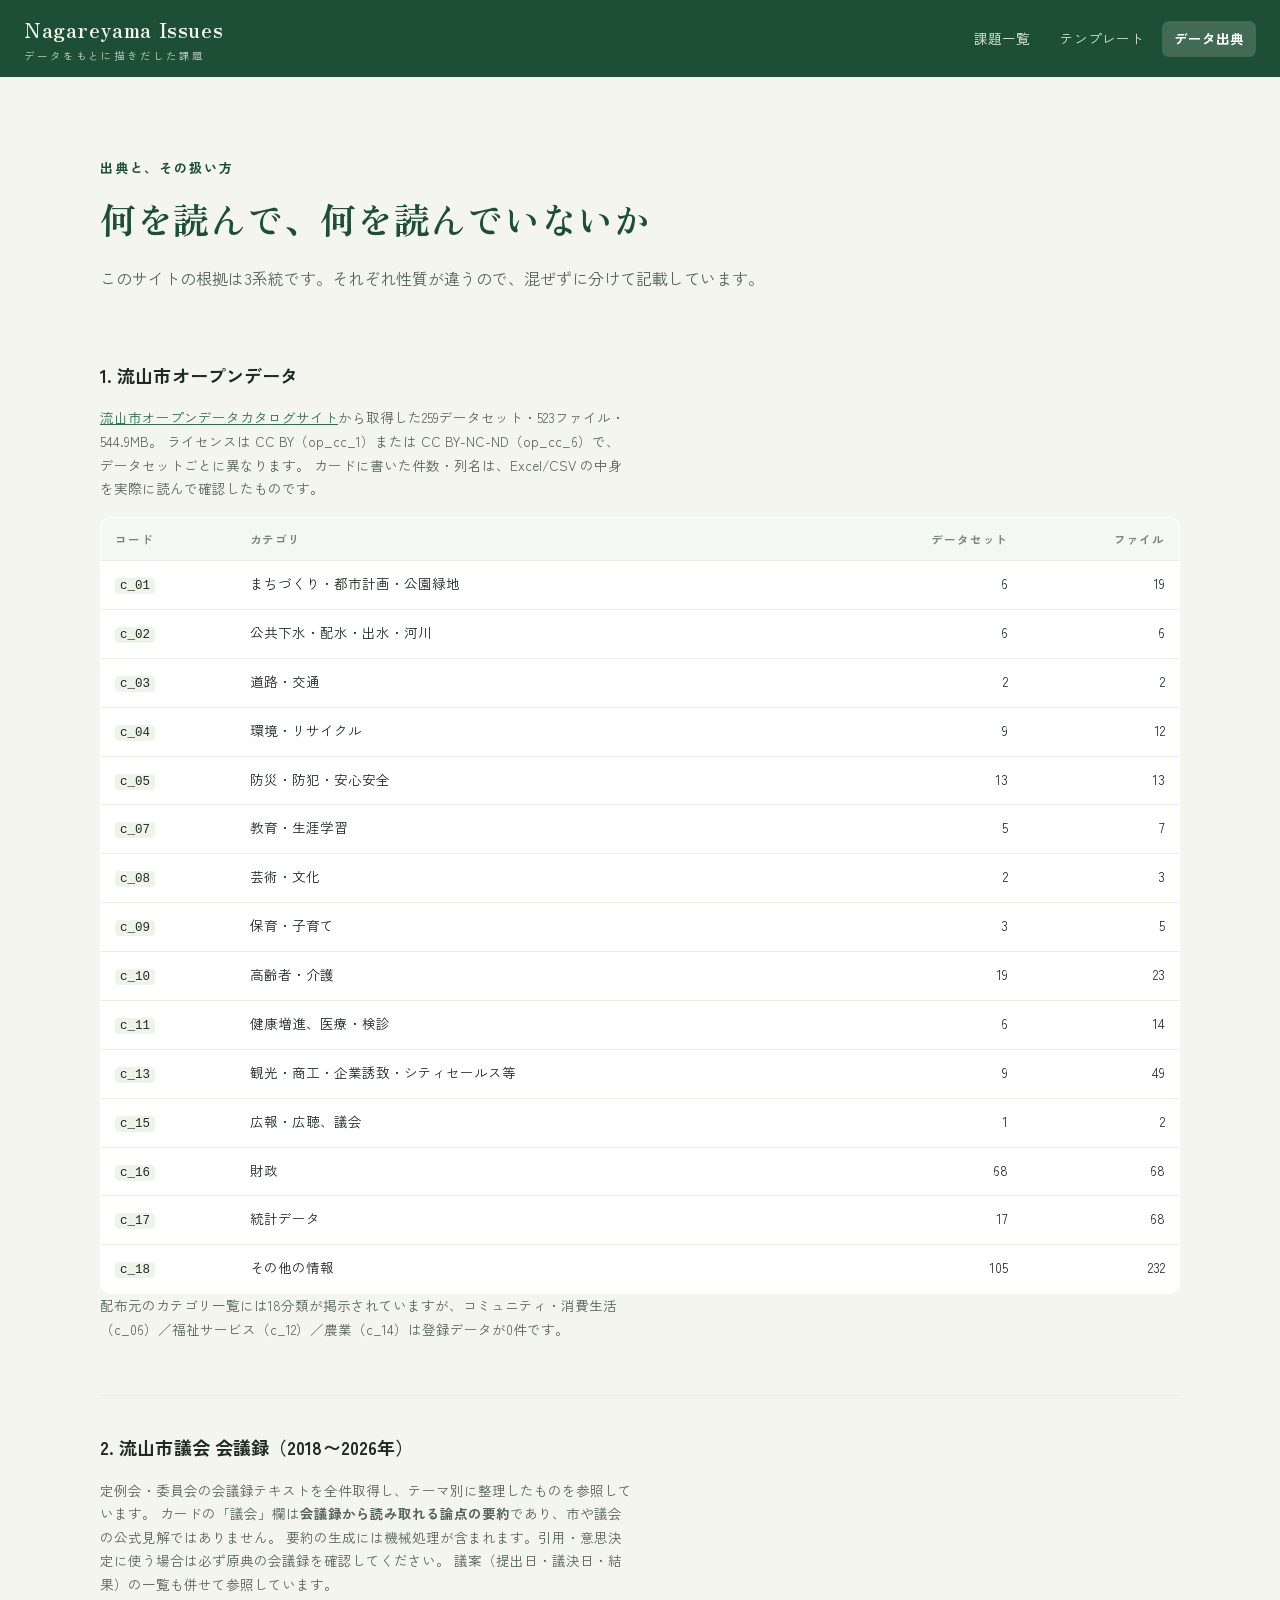
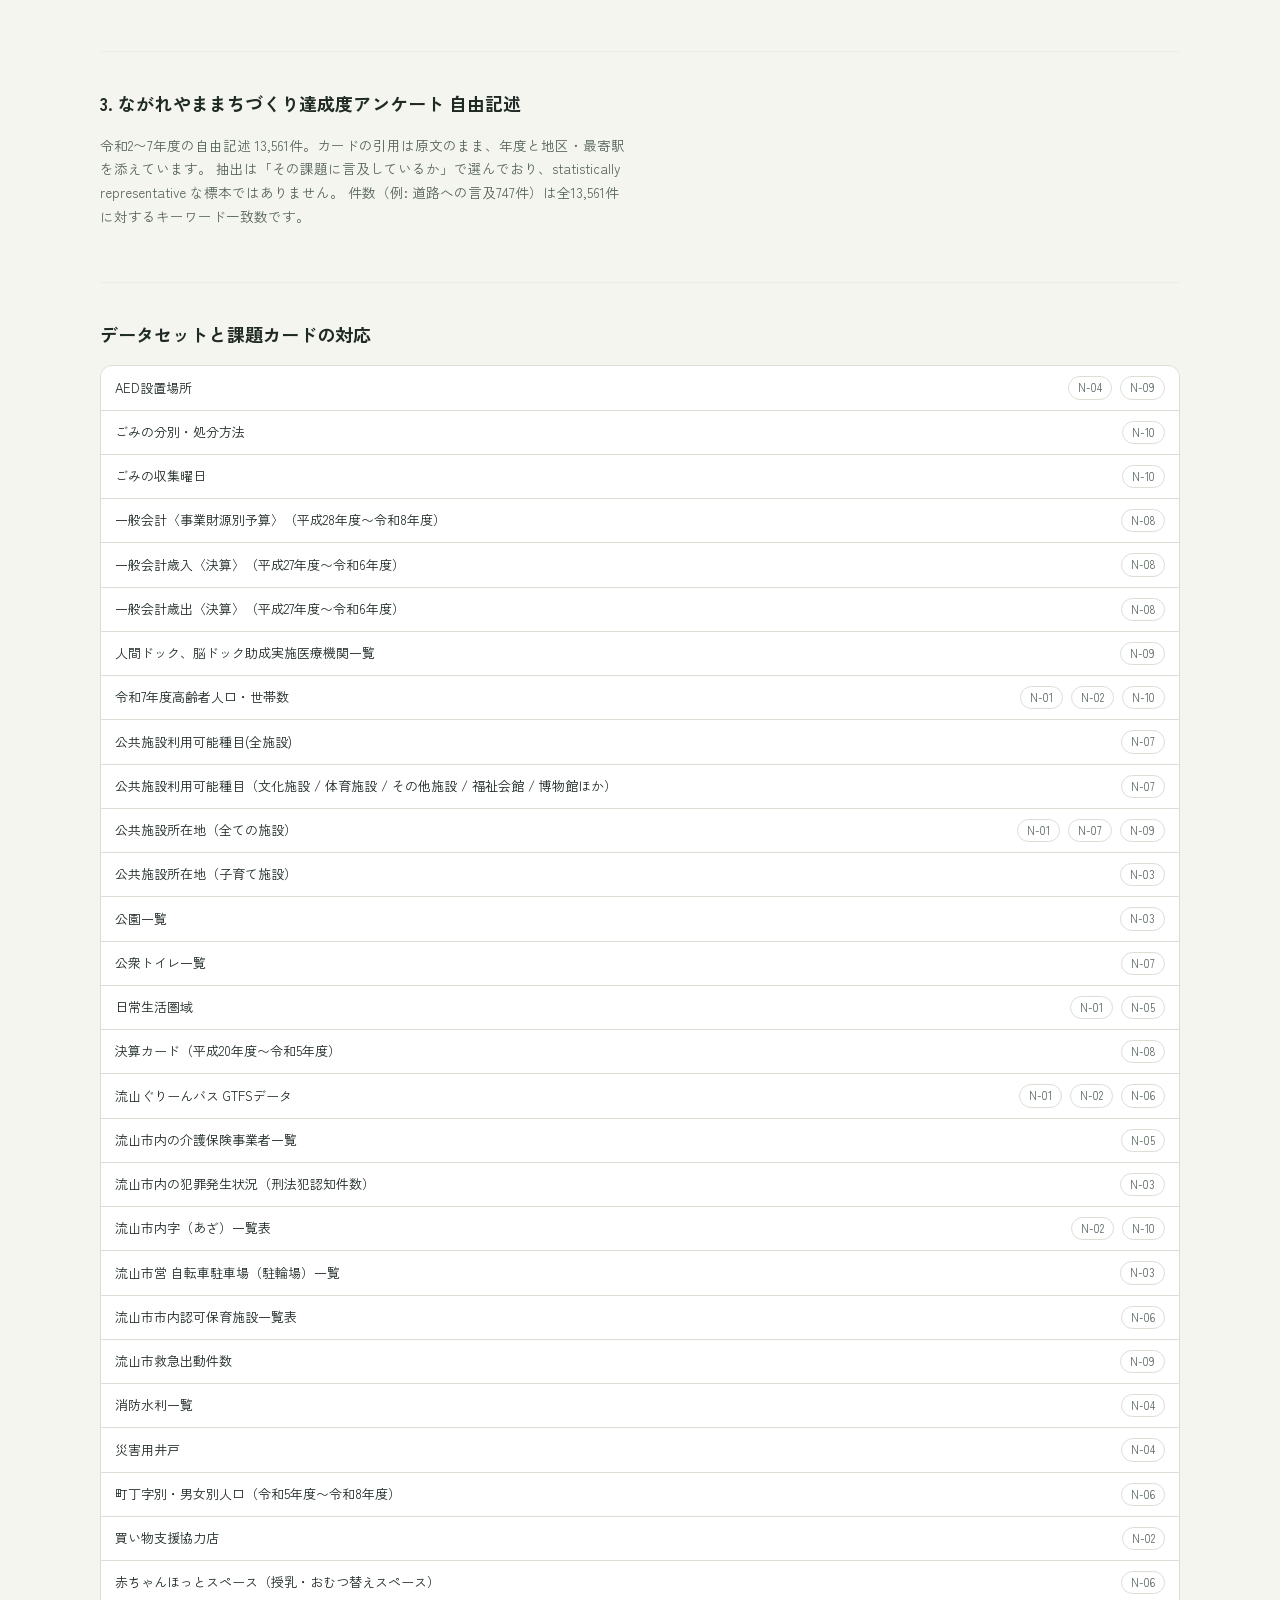
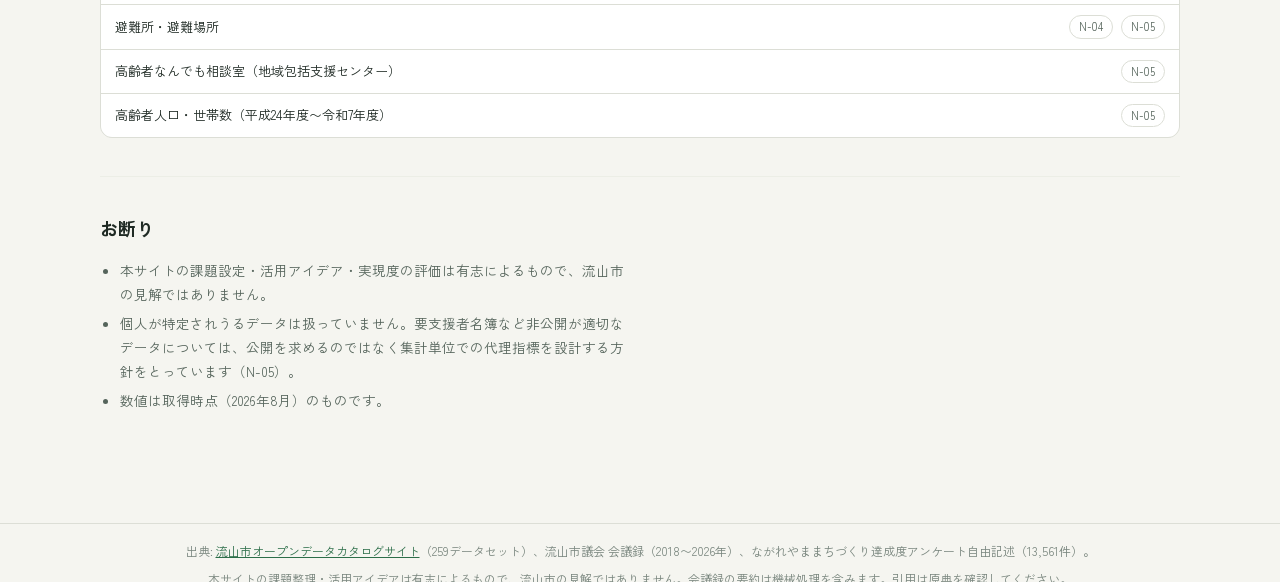
==== commit 908341ca: "Drop Awesome from the site title and align the repo name. Co-authored-by: Cursor <cursoragent@cursor" ====
--- a/docs/sources.html
+++ b/docs/sources.html
@@ -3,7 +3,7 @@
 <head>
 <meta charset="utf-8">
 <meta name="viewport" content="width=device-width, initial-scale=1, viewport-fit=cover">
-<title>データ出典 — awesome-nagareyama-issues</title>
+<title>データ出典 — Nagareyama Issues</title>
 <meta name="description" content="根拠に使ったデータと、その扱い方">
 <link rel="preconnect" href="https://fonts.googleapis.com">
 <link rel="preconnect" href="https://fonts.gstatic.com" crossorigin>
@@ -14,7 +14,7 @@
 <body>
 <svg xmlns="http://www.w3.org/2000/svg" width="0" height="0" style="position:absolute" aria-hidden="true"><defs><symbol id="i-elder" viewBox="0 0 48 48" fill="none" stroke="currentColor" stroke-width="2.2" stroke-linecap="round" stroke-linejoin="round"><circle cx="17" cy="11" r="5.5"/><path d="M17 17v12M9.5 21h15M17 29l-4.5 13M17 29l4.5 13"/><path d="M33 20v23M28.5 21h4.5"/></symbol><symbol id="i-parentchild" viewBox="0 0 48 48" fill="none" stroke="currentColor" stroke-width="2.2" stroke-linecap="round" stroke-linejoin="round"><circle cx="15" cy="10" r="5"/><path d="M15 15v11M8 20h14M15 26l-4 13M15 26l4 13"/><circle cx="33" cy="21" r="4"/><path d="M33 25v7M28 28h10M33 32l-2.5 8M33 32l2.5 8"/><path d="M22 28h6"/></symbol><symbol id="i-people" viewBox="0 0 48 48" fill="none" stroke="currentColor" stroke-width="2.2" stroke-linecap="round" stroke-linejoin="round"><circle cx="12" cy="14" r="4.5"/><path d="M5 34c0-5 3-9 7-9s7 4 7 9"/><circle cx="36" cy="14" r="4.5"/><path d="M29 34c0-5 3-9 7-9s7 4 7 9"/><circle cx="24" cy="20" r="5.5"/><path d="M15 42c0-6 4-11 9-11s9 5 9 11"/></symbol><symbol id="i-bus" viewBox="0 0 48 48" fill="none" stroke="currentColor" stroke-width="2.2" stroke-linecap="round" stroke-linejoin="round"><rect x="6" y="10" width="36" height="23" rx="4"/><path d="M6 21h36M15 15v6M24 15v6M33 15v6"/><circle cx="14" cy="37" r="3.5"/><circle cx="34" cy="37" r="3.5"/></symbol><symbol id="i-busstop" viewBox="0 0 48 48" fill="none" stroke="currentColor" stroke-width="2.2" stroke-linecap="round" stroke-linejoin="round"><rect x="11" y="5" width="26" height="14" rx="3"/><path d="M24 19v25M16 44h16"/><path d="M17 12h14"/></symbol><symbol id="i-basket" viewBox="0 0 48 48" fill="none" stroke="currentColor" stroke-width="2.2" stroke-linecap="round" stroke-linejoin="round"><path d="M9 17h30l-3.5 22a2 2 0 0 1-2 2h-19a2 2 0 0 1-2-2z"/><path d="M17 17l4-10M31 17l-4-10"/><path d="M19 24v10M29 24v10"/></symbol><symbol id="i-shop" viewBox="0 0 48 48" fill="none" stroke="currentColor" stroke-width="2.2" stroke-linecap="round" stroke-linejoin="round"><path d="M7 18h34v21a2 2 0 0 1-2 2H9a2 2 0 0 1-2-2z"/><path d="M6 18l4-9h28l4 9"/><path d="M19 41V28h10v13"/></symbol><symbol id="i-home" viewBox="0 0 48 48" fill="none" stroke="currentColor" stroke-width="2.2" stroke-linecap="round" stroke-linejoin="round"><path d="M7 23L24 9l17 14"/><path d="M12 22v18h24V22"/><path d="M20 40V29h8v11"/></symbol><symbol id="i-building" viewBox="0 0 48 48" fill="none" stroke="currentColor" stroke-width="2.2" stroke-linecap="round" stroke-linejoin="round"><rect x="11" y="6" width="26" height="36" rx="2"/><path d="M17 14h4M27 14h4M17 22h4M27 22h4M17 30h4M27 30h4"/><path d="M20 42v-6h8v6"/></symbol><symbol id="i-school" viewBox="0 0 48 48" fill="none" stroke="currentColor" stroke-width="2.2" stroke-linecap="round" stroke-linejoin="round"><path d="M8 21L24 11l16 10"/><path d="M11 21v20h26V21"/><path d="M24 11V4h8v5h-8"/><path d="M20 41V30h8v11"/></symbol><symbol id="i-hospital" viewBox="0 0 48 48" fill="none" stroke="currentColor" stroke-width="2.2" stroke-linecap="round" stroke-linejoin="round"><rect x="8" y="13" width="32" height="29" rx="3"/><path d="M24 20v15M16.5 27.5h15"/><path d="M17 13V7h14v6"/></symbol><symbol id="i-heart" viewBox="0 0 48 48" fill="none" stroke="currentColor" stroke-width="2.2" stroke-linecap="round" stroke-linejoin="round"><path d="M24 41C10 31 7 22 13 16.5c4.6-4.2 9.7-.8 11 3 1.3-3.8 6.4-7.2 11-3C41 22 38 31 24 41z"/><path d="M25 19l-4.5 8h6l-3.5 8"/></symbol><symbol id="i-flood" viewBox="0 0 48 48" fill="none" stroke="currentColor" stroke-width="2.2" stroke-linecap="round" stroke-linejoin="round"><path d="M13 25l11-10 11 10"/><path d="M17 25v8M31 25v8"/><path d="M5 34c4-4 8-4 12 0s8 4 12 0 8-4 12 0"/><path d="M5 42c4-4 8-4 12 0s8 4 12 0 8-4 12 0"/></symbol><symbol id="i-shelter" viewBox="0 0 48 48" fill="none" stroke="currentColor" stroke-width="2.2" stroke-linecap="round" stroke-linejoin="round"><path d="M8 20L24 8l16 12"/><path d="M12 20v20h24V20"/><path d="M24 40V25"/><path d="M18 31l6-6 6 6"/></symbol><symbol id="i-trash" viewBox="0 0 48 48" fill="none" stroke="currentColor" stroke-width="2.2" stroke-linecap="round" stroke-linejoin="round"><path d="M11 15h26l-2.2 25a2 2 0 0 1-2 1.8H15.2a2 2 0 0 1-2-1.8z"/><path d="M7 15h34"/><path d="M18 15v-4a2 2 0 0 1 2-2h8a2 2 0 0 1 2 2v4"/><path d="M20 22v12M28 22v12"/></symbol><symbol id="i-calendar" viewBox="0 0 48 48" fill="none" stroke="currentColor" stroke-width="2.2" stroke-linecap="round" stroke-linejoin="round"><rect x="7" y="11" width="34" height="31" rx="3"/><path d="M7 21h34M16 6v9M32 6v9"/><circle cx="17" cy="29" r="1.8"/><circle cx="24" cy="29" r="1.8"/><circle cx="31" cy="29" r="1.8"/><circle cx="17" cy="36" r="1.8"/></symbol><symbol id="i-clock" viewBox="0 0 48 48" fill="none" stroke="currentColor" stroke-width="2.2" stroke-linecap="round" stroke-linejoin="round"><circle cx="24" cy="24" r="17"/><path d="M24 12v12l8 6"/></symbol><symbol id="i-map" viewBox="0 0 48 48" fill="none" stroke="currentColor" stroke-width="2.2" stroke-linecap="round" stroke-linejoin="round"><path d="M6 14l12-5 12 5 12-5v25l-12 5-12-5-12 5z"/><path d="M18 9v25M30 14v25"/></symbol><symbol id="i-coin" viewBox="0 0 48 48" fill="none" stroke="currentColor" stroke-width="2.2" stroke-linecap="round" stroke-linejoin="round"><circle cx="24" cy="24" r="16"/><path d="M17 15l7 9 7-9"/><path d="M24 24v13M18 27h12M18 32h12"/></symbol><symbol id="i-doc" viewBox="0 0 48 48" fill="none" stroke="currentColor" stroke-width="2.2" stroke-linecap="round" stroke-linejoin="round"><path d="M12 5h16l9 9v29a2 2 0 0 1-2 2H12a2 2 0 0 1-2-2V7a2 2 0 0 1 2-2z"/><path d="M28 5v10h9"/><path d="M17 24h14M17 31h14M17 38h8"/></symbol><symbol id="i-phone" viewBox="0 0 48 48" fill="none" stroke="currentColor" stroke-width="2.2" stroke-linecap="round" stroke-linejoin="round"><rect x="14" y="4" width="20" height="40" rx="4"/><path d="M20 9h8"/><circle cx="24" cy="38" r="2"/></symbol><symbol id="i-search" viewBox="0 0 48 48" fill="none" stroke="currentColor" stroke-width="2.2" stroke-linecap="round" stroke-linejoin="round"><circle cx="21" cy="21" r="13"/><path d="M30.5 30.5L42 42"/></symbol><symbol id="i-question" viewBox="0 0 48 48" fill="none" stroke="currentColor" stroke-width="2.2" stroke-linecap="round" stroke-linejoin="round"><circle cx="24" cy="24" r="17"/><path d="M19 19a5 5 0 1 1 6.5 4.8c-1 .4-1.5 1.2-1.5 2.2v2"/><circle cx="24" cy="34" r="1.8"/></symbol><symbol id="i-alert" viewBox="0 0 48 48" fill="none" stroke="currentColor" stroke-width="2.2" stroke-linecap="round" stroke-linejoin="round"><path d="M24 7l19 33H5z"/><path d="M24 19v11"/><circle cx="24" cy="35" r="1.8"/></symbol><symbol id="i-wall" viewBox="0 0 48 48" fill="none" stroke="currentColor" stroke-width="2.2" stroke-linecap="round" stroke-linejoin="round"><rect x="6" y="11" width="36" height="26" rx="2"/><path d="M6 20h36M6 28h36"/><path d="M18 11v9M30 11v9M13 20v8M25 20v8M37 20v8M18 28v9M30 28v9"/></symbol><symbol id="i-chart" viewBox="0 0 48 48" fill="none" stroke="currentColor" stroke-width="2.2" stroke-linecap="round" stroke-linejoin="round"><path d="M9 7v33h33"/><rect x="14" y="26" width="6" height="14"/><rect x="24" y="18" width="6" height="22"/><rect x="34" y="11" width="6" height="29"/></symbol><symbol id="i-park" viewBox="0 0 48 48" fill="none" stroke="currentColor" stroke-width="2.2" stroke-linecap="round" stroke-linejoin="round"><path d="M24 42V26"/><circle cx="24" cy="18" r="11"/><path d="M24 30l-7-6M24 33l7-6"/></symbol><symbol id="i-bicycle" viewBox="0 0 48 48" fill="none" stroke="currentColor" stroke-width="2.2" stroke-linecap="round" stroke-linejoin="round"><circle cx="12" cy="33" r="8"/><circle cx="36" cy="33" r="8"/><path d="M12 33l8-14h9M20 19l10 14M27 19h7"/></symbol><symbol id="i-car" viewBox="0 0 48 48" fill="none" stroke="currentColor" stroke-width="2.2" stroke-linecap="round" stroke-linejoin="round"><path d="M9 29l4-11a3 3 0 0 1 3-2h16a3 3 0 0 1 3 2l4 11"/><rect x="6" y="29" width="36" height="9" rx="3"/><circle cx="15" cy="40" r="2.5"/><circle cx="33" cy="40" r="2.5"/></symbol></defs></svg>
 <header class="header">
-  <a class="brand" href="index.html">Awesome Nagareyama Issues<small>データをもとに描きだした課題</small></a>
+  <a class="brand" href="index.html">Nagareyama Issues<small>データをもとに描きだした課題</small></a>
   <nav class="nav" aria-label="メインメニュー">
     <a class="nav-link" href="index.html">課題一覧</a>
     <a class="nav-link" href="template.html">テンプレート</a>
--- a/docs/assets/site.css
+++ b/docs/assets/site.css
@@ -17,7 +17,7 @@
   margin:0; background:var(--paper); color:var(--ink);
   font-family:var(--font-sans);
   font-size:15px; line-height:1.75;
-  overflow-wrap:anywhere; word-break:normal; line-break:strict;
+  overflow-wrap:break-word; word-break:normal; line-break:auto;
 }
 a{color:var(--green)}
 main{max-width:var(--maxw); margin:0 auto; padding:24px 20px 56px}
@@ -32,6 +32,7 @@
 .brand{
   font-family:var(--font-serif); font-size:clamp(16px,2.2vw,20px); font-weight:700;
   letter-spacing:.03em; color:#f2f5ee; text-decoration:none; flex:1 1 auto;
+  min-width:0; overflow-wrap:normal; word-break:keep-all;
 }
 .brand small{
   display:block; font-family:var(--font-sans); font-size:10.5px; font-weight:400;
@@ -50,10 +51,10 @@
 .kicker{margin:0 0 12px; font-size:13px; letter-spacing:.14em; color:var(--green-deep); font-weight:700}
 .hero h1{margin:0 0 20px; font-size:clamp(26px,4vw,36px); font-weight:700; letter-spacing:.02em;
   font-family:var(--font-serif); color:var(--green-deep)}
-.lede{margin:0; color:var(--ink2); font-size:16px; max-width:70ch}
+.lede{margin:0; color:var(--ink2); font-size:16px; max-width:42em}
 .lede a{color:var(--accent)}
 
-.stats{display:grid; grid-template-columns:repeat(auto-fit,minmax(180px,1fr)); gap:1px; margin-top:36px;
+.stats{display:grid; grid-template-columns:repeat(auto-fit,minmax(min(180px,100%),1fr)); gap:1px; margin-top:36px;
   background:var(--line); border:1px solid var(--line); border-radius:12px; overflow:hidden}
 .stat{background:var(--panel); padding:16px 18px}
 .stat-v{font-size:19px; font-weight:700; letter-spacing:-.01em}
@@ -73,7 +74,7 @@
 .filter-count{margin:0 0 0 auto; font-size:12.5px; color:var(--ink3)}
 
 /* grid */
-.grid{display:grid; grid-template-columns:repeat(auto-fill,minmax(330px,1fr)); gap:14px; padding:28px 0}
+.grid{display:grid; grid-template-columns:repeat(auto-fill,minmax(min(330px,100%),1fr)); gap:14px; padding:28px 0}
 .card{display:flex; flex-direction:column; background:var(--panel); border:1px solid var(--line);
   border-radius:14px; text-decoration:none; overflow:hidden; box-shadow:var(--shadow);
   transition:transform .14s ease, border-color .14s ease}
@@ -102,7 +103,7 @@
 .backlog h2{font-size:18px; margin:24px 0 4px}
 .sub{color:var(--ink2); font-size:13.5px; margin:0 0 16px; max-width:76ch}
 .sub a{color:var(--accent)}
-.backlog-list{list-style:none; padding:0; margin:0; display:grid; grid-template-columns:repeat(auto-fill,minmax(300px,1fr)); gap:1px;
+.backlog-list{list-style:none; padding:0; margin:0; display:grid; grid-template-columns:repeat(auto-fill,minmax(min(300px,100%),1fr)); gap:1px;
   background:var(--line); border:1px solid var(--line); border-radius:12px; overflow:hidden}
 .backlog-list li{background:var(--panel); padding:14px 16px; display:flex; flex-direction:column; gap:5px}
 .backlog-list strong{font-size:14px}
@@ -117,7 +118,7 @@
 .issue-head{padding:18px 0 30px; border-bottom:1px solid var(--line)}
 .issue-head h1{margin:14px 0 14px; font-size:clamp(22px,3.6vw,32px); font-weight:700; letter-spacing:.02em;
   font-family:var(--font-serif); color:var(--green-deep)}
-.issue-catch{margin:0; font-size:15.5px; color:var(--ink2); max-width:66ch;
+.issue-catch{margin:0; font-size:15.5px; color:var(--ink2); max-width:40em;
   border-left:3px solid var(--c); padding-left:14px}
 .block{padding:38px 0; border-bottom:1px solid var(--line2)}
 .block:last-of-type{border-bottom:none}
@@ -141,7 +142,7 @@
 @media(max-width:700px){.pain{grid-template-columns:1fr}}
 
 /* scene svg */
-.scene-wrap{background:var(--panel); border:1px solid var(--line); border-radius:14px; padding:16px; overflow-x:auto}
+.scene-wrap{background:var(--panel); border:1px solid var(--line); border-radius:14px; padding:16px; overflow-x:auto; -webkit-overflow-scrolling:touch}
 .scene{width:100%; min-width:640px; height:auto; display:block}
 .scene{--sc:var(--c,var(--accent))}
 .scene .pnl-bg{fill:color-mix(in srgb, var(--sc) 5%, var(--panel)); stroke:var(--line)}
@@ -164,7 +165,7 @@
 .story-k{display:block; font-size:11px; letter-spacing:.09em; color:var(--c); font-weight:700; margin-bottom:3px}
 
 /* evidence */
-.evidence{display:grid; grid-template-columns:repeat(auto-fit,minmax(280px,1fr)); gap:18px}
+.evidence{display:grid; grid-template-columns:repeat(auto-fit,minmax(min(280px,100%),1fr)); gap:18px}
 .ev-col h3{display:flex; align-items:center; gap:8px; margin:0 0 10px; font-size:13.5px; font-weight:700; color:var(--ink2)}
 .ev-tag{font-size:10.5px; padding:2px 8px; border-radius:999px; color:#fff; letter-spacing:.04em}
 .t-od{background:#0e7490}.t-council{background:#7c3aed}.t-voice{background:#b45309}
@@ -228,7 +229,7 @@
 .iconset{display:flex; flex-wrap:wrap; gap:6px; margin-top:18px}
 .ic{display:inline-flex; align-items:center; gap:6px; border:1px solid var(--line); border-radius:8px;
   padding:5px 9px; background:var(--panel); color:var(--accent)}
-.ic code{background:none; color:var(--ink3); font-size:11px; padding:0}
+.ic .lbl{color:var(--ink3); font-size:11.5px; padding:0; white-space:nowrap}
 .usedlist{list-style:none; margin:0; padding:0; display:flex; flex-direction:column; gap:1px;
   background:var(--line); border:1px solid var(--line); border-radius:12px; overflow:hidden}
 .usedlist li{background:var(--panel); padding:10px 14px; display:flex; align-items:center; gap:8px; flex-wrap:wrap; font-size:13px}
@@ -248,8 +249,22 @@
 .foot a{color:var(--green)}
 @media(max-width:700px){
   .header{padding:10px 14px; padding-top:max(10px, env(safe-area-inset-top)); gap:8px 12px}
-  .brand{font-size:17px; flex-basis:100%}
-  .nav{flex:1 1 auto}
-  .nav-link{padding:6px 10px; font-size:12.5px}
+  .brand{font-size:16px; flex-basis:100%; letter-spacing:.02em}
+  .brand small{letter-spacing:.08em; font-size:10px}
+  .nav{flex:1 1 auto; flex-wrap:wrap; width:100%}
+  .nav-link{padding:8px 10px; font-size:12.5px}
   main{padding:18px 14px 44px}
-}
+  .hero{padding:28px 0 20px}
+  .hero h1,.issue-head h1{font-size:1.45rem; letter-spacing:.01em}
+  .lede,.issue-catch,.sub{max-width:none; font-size:15px}
+  .pain{grid-template-columns:1fr}
+  .story{grid-template-columns:1fr}
+  .block.two{grid-template-columns:1fr; gap:8px}
+  .tname{white-space:normal}
+  .tpl th,.tpl td{padding:10px}
+  .feas-row{flex-wrap:wrap}
+  .feas-row>span:first-child{width:auto}
+  .scene-wrap{margin-inline:-14px; padding:12px 14px; border-radius:0; border-left:none; border-right:none}
+  .card-foot{align-items:flex-start}
+  .filter-count{margin-left:0}
+}
